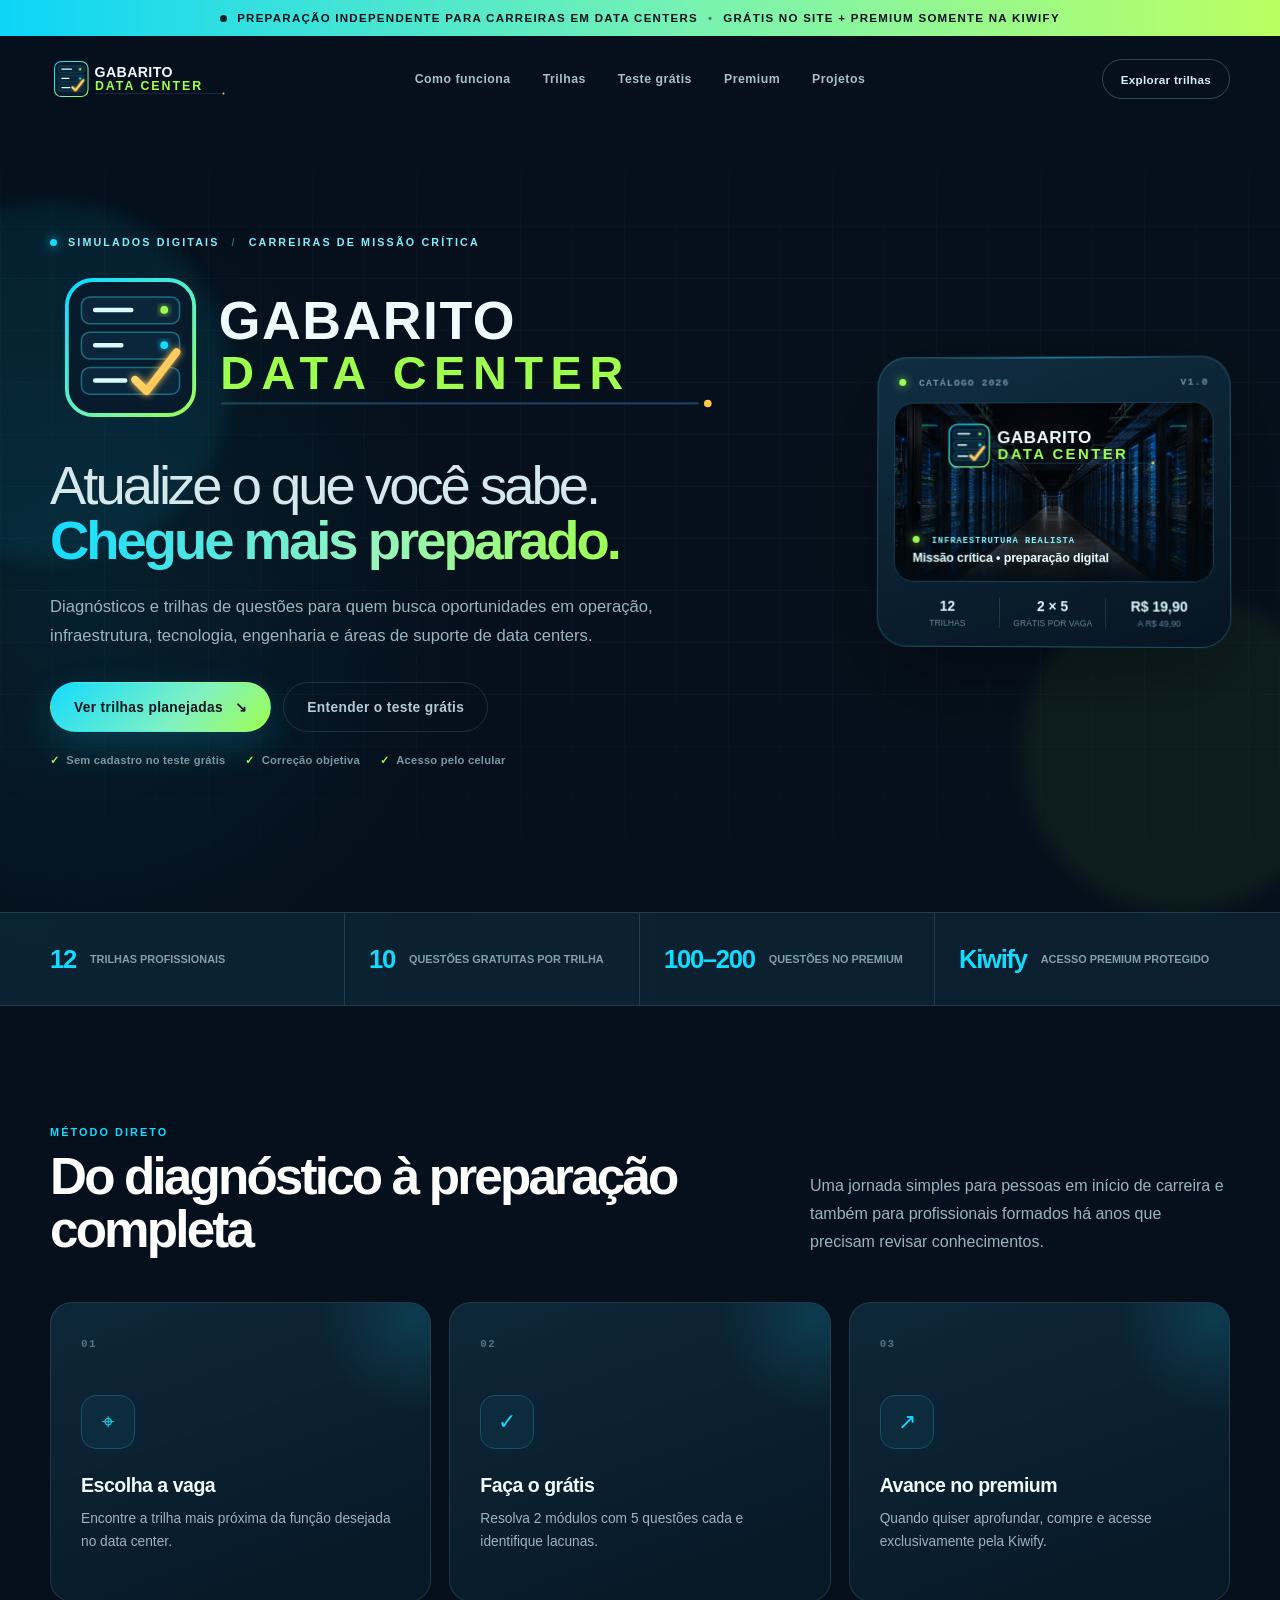
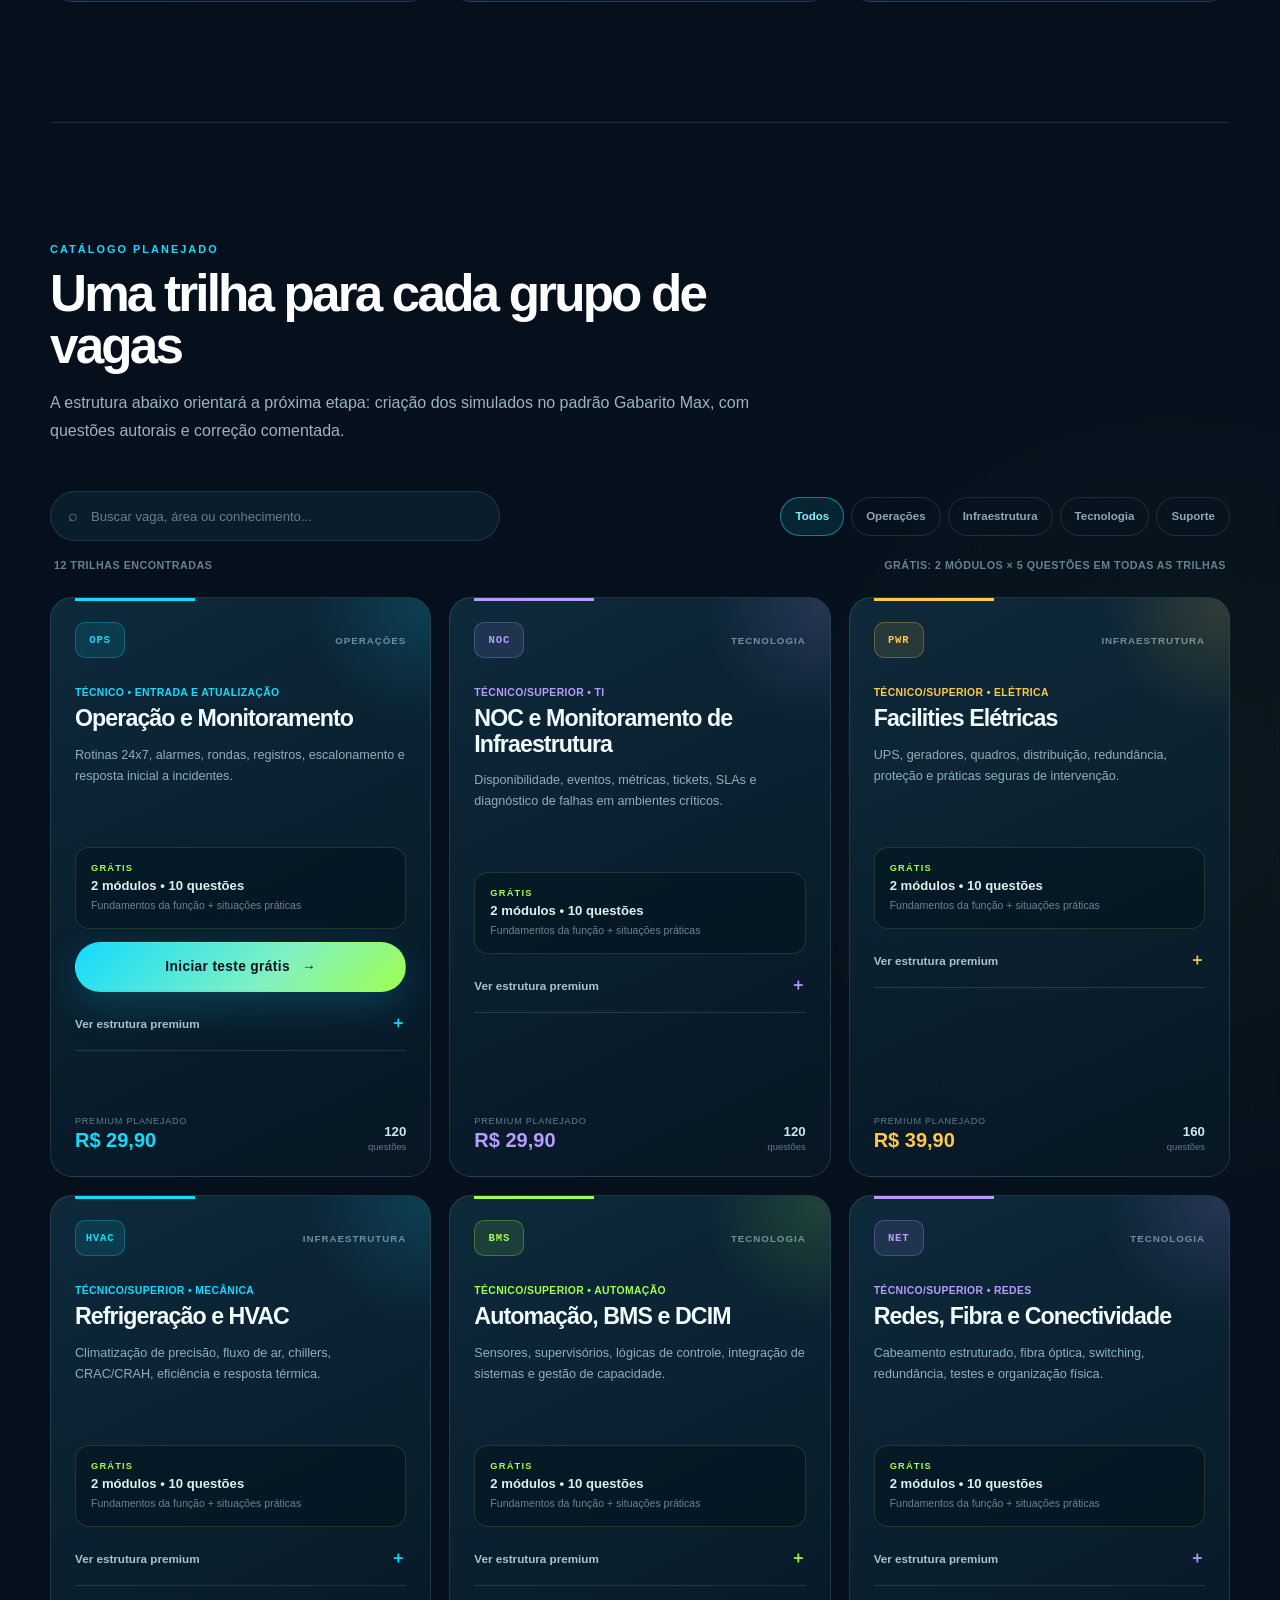
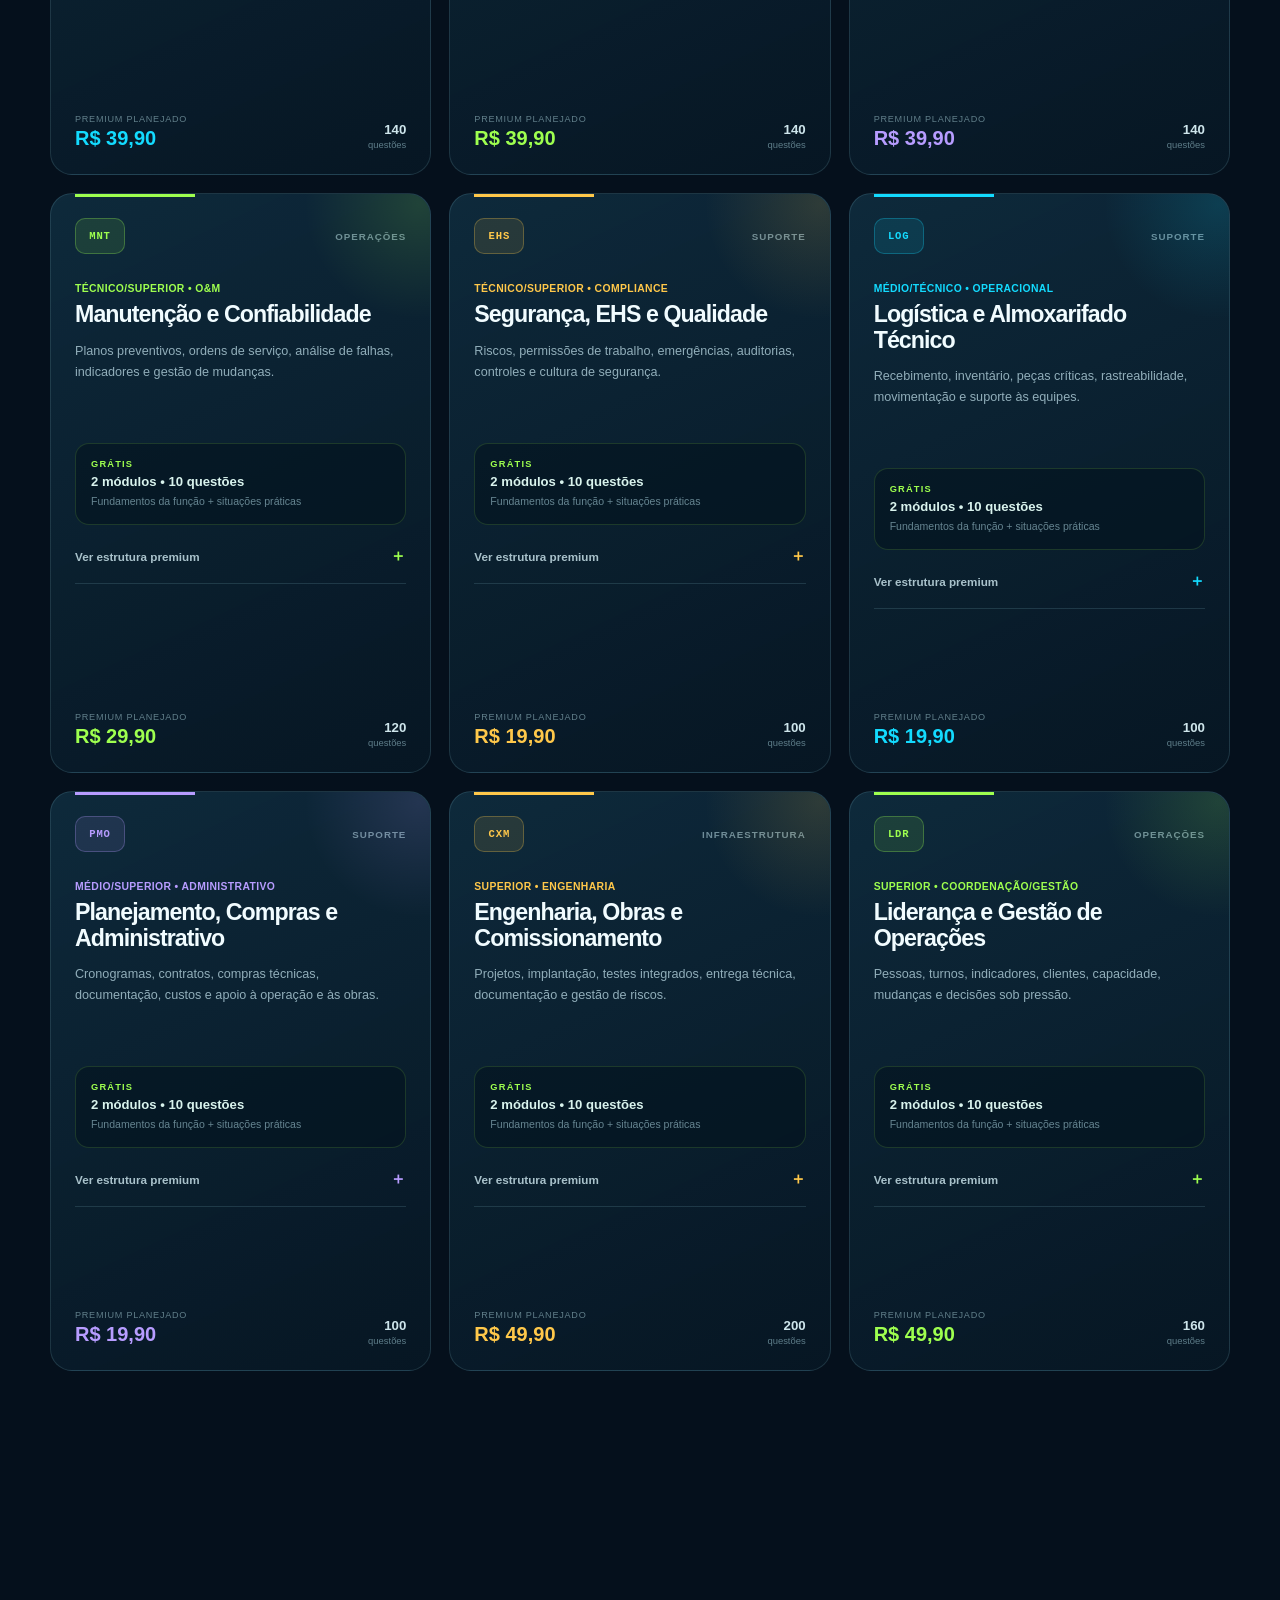
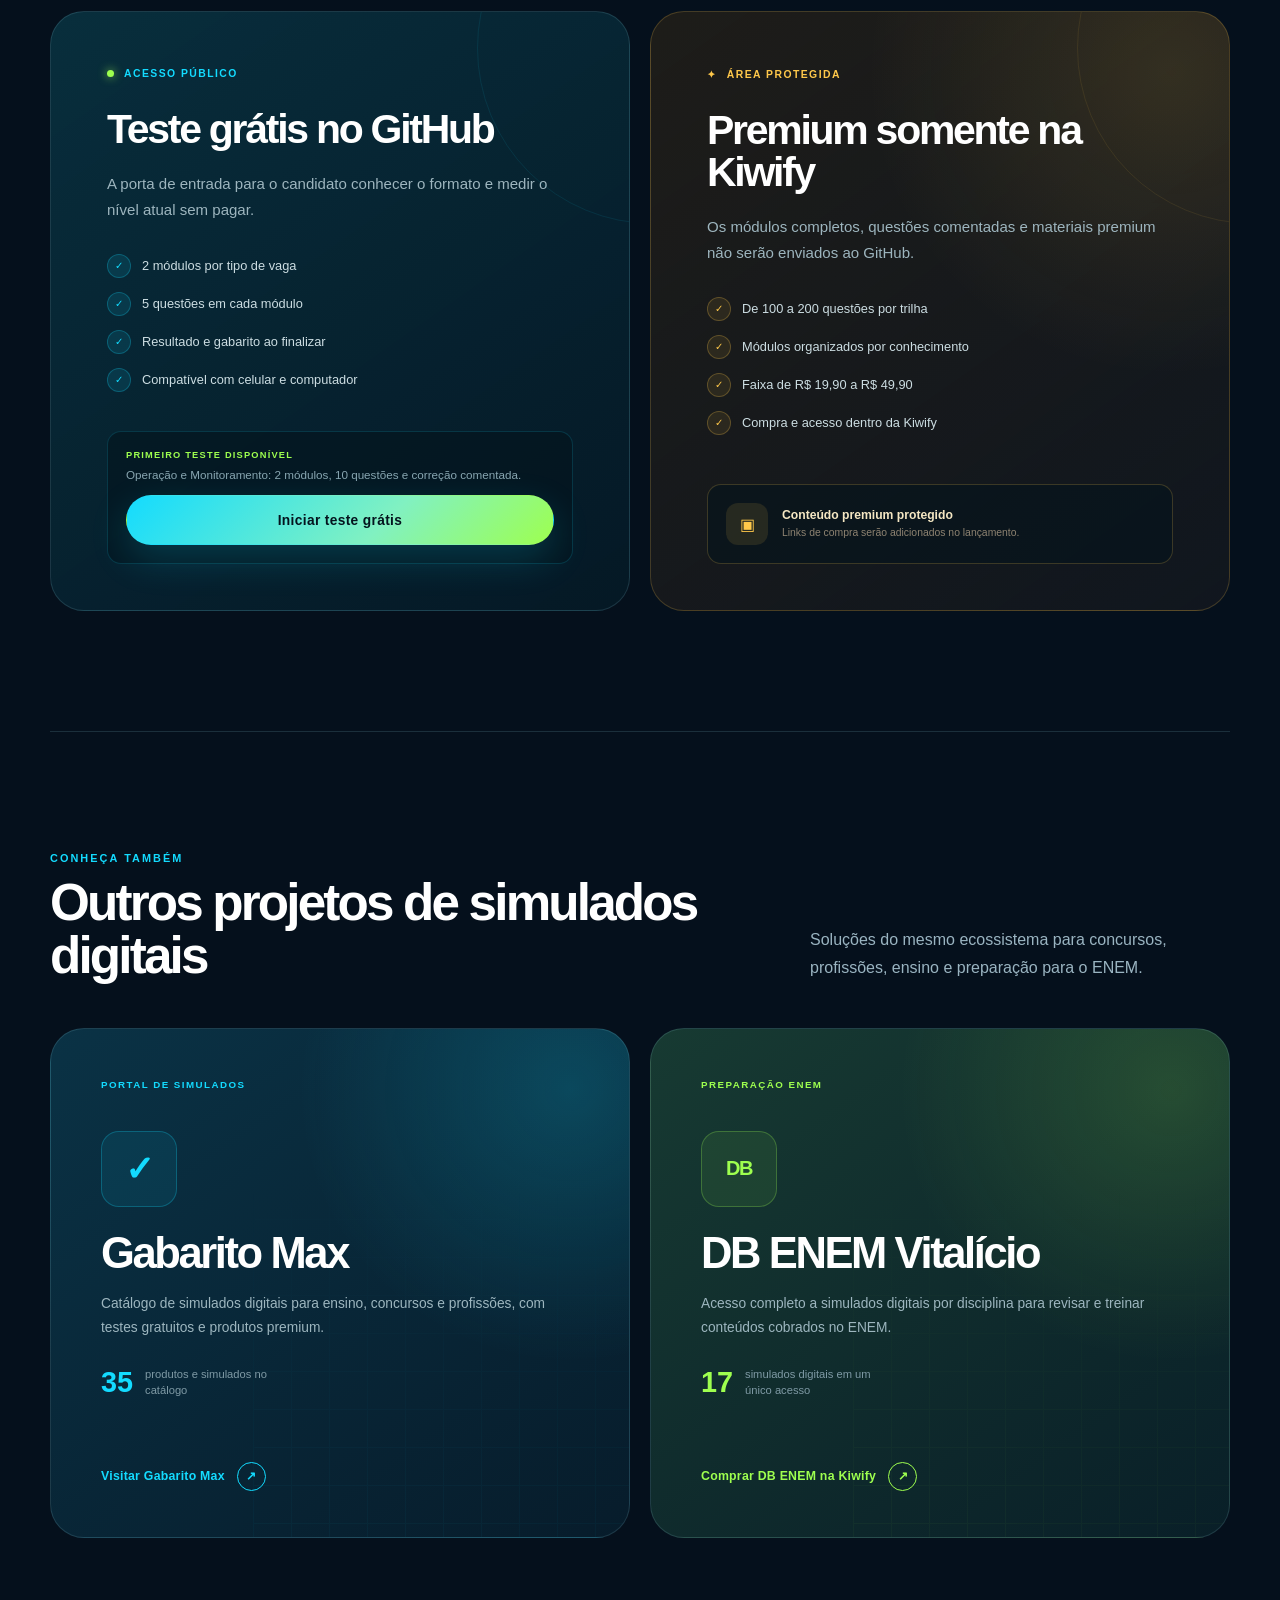
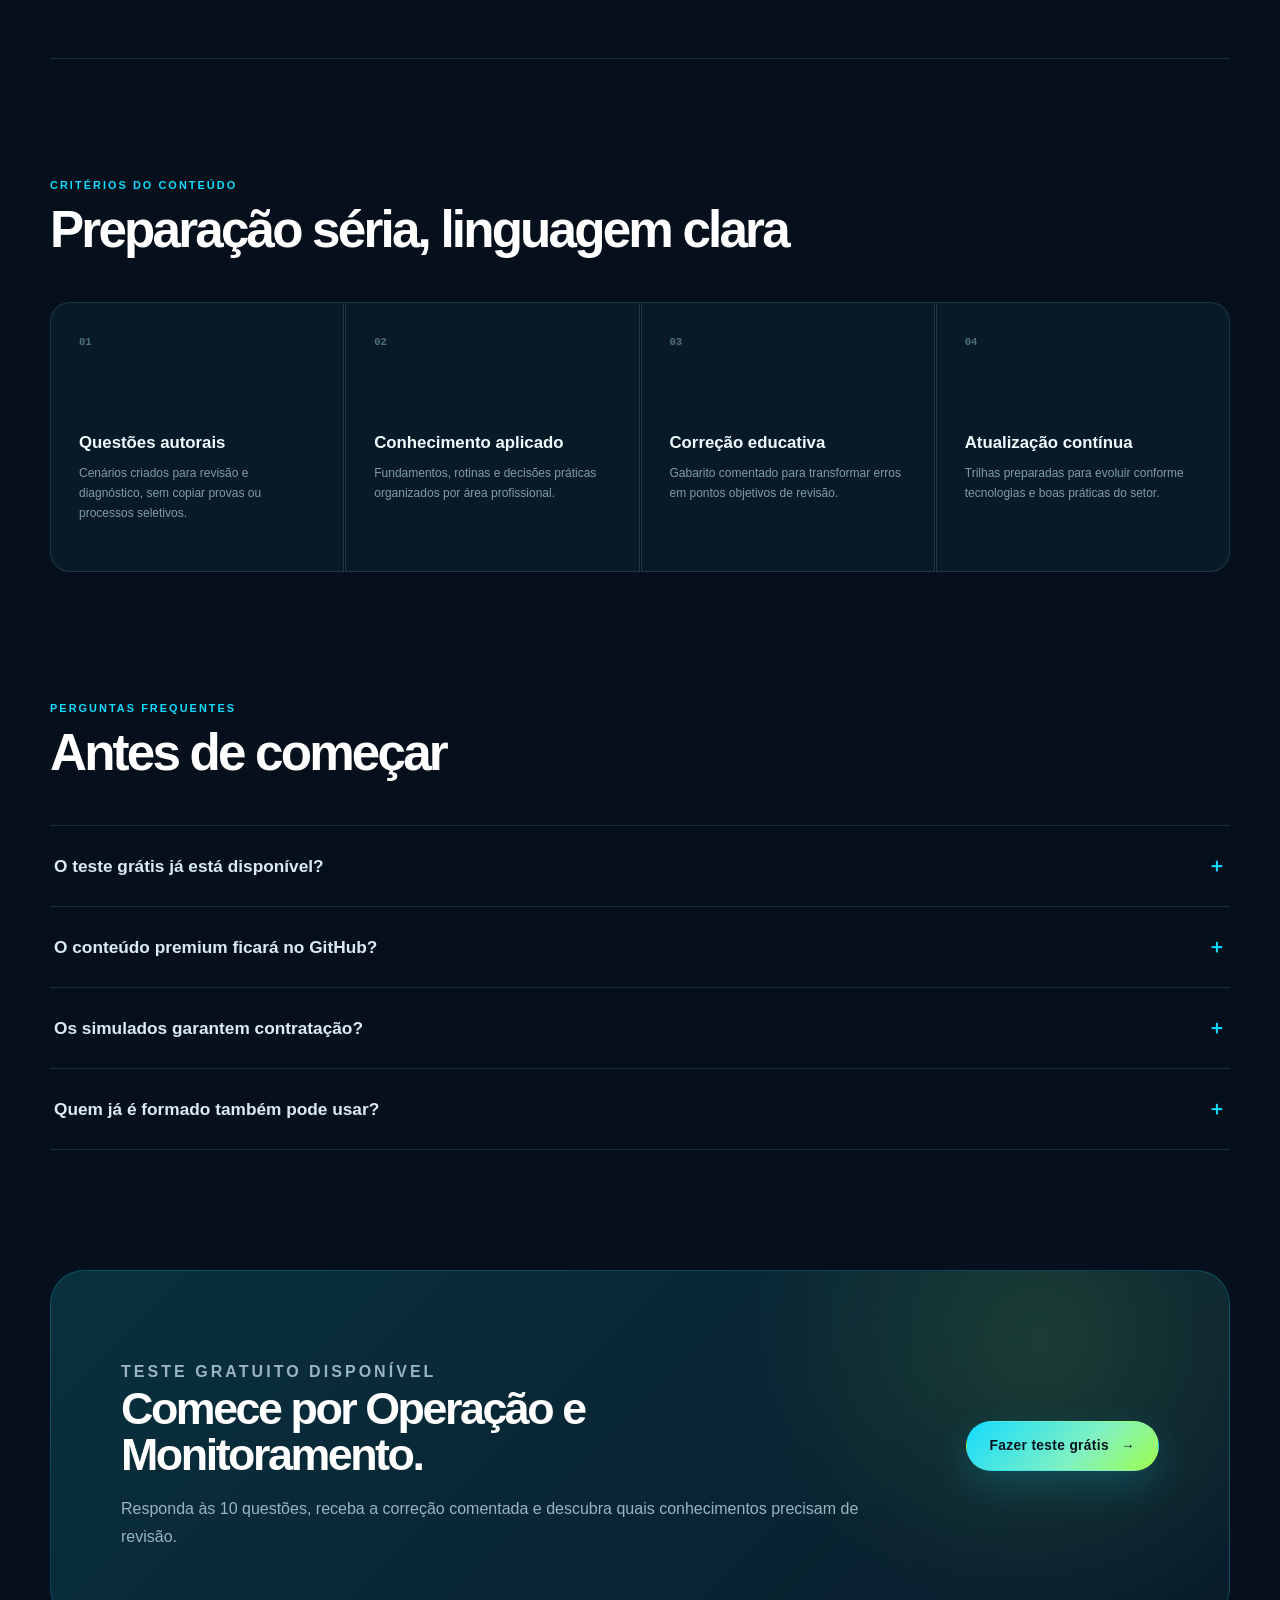
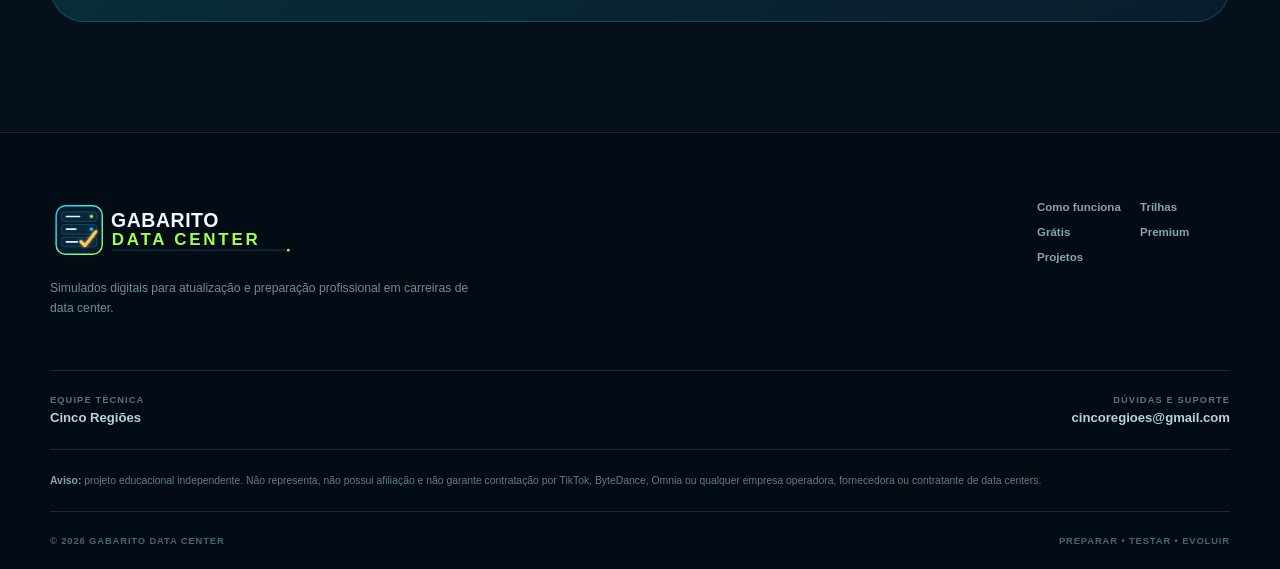
==== index.html @ a818dfcd "Add files via upload" ====
<!doctype html>
<html lang="pt-BR">
  <head>
    <meta charset="utf-8" />
    <meta name="viewport" content="width=device-width, initial-scale=1" />
    <meta name="theme-color" content="#05101c" />
    <meta
      name="description"
      content="Simulados digitais gratuitos e premium para preparação e atualização profissional em carreiras de data center."
    />
    <title>Gabarito Data Center | Simulados para carreiras de data center</title>
    <link rel="icon" href="assets/favicon.svg" type="image/svg+xml" />
    <link rel="stylesheet" href="style.css" />
    <script src="script.js" defer></script>
  </head>
  <body>
    <main>
      <div class="announcement" aria-label="Informação importante">
        <span class="announcement__pulse" aria-hidden="true"></span>
        Preparação independente para carreiras em data centers
        <span class="announcement__dot" aria-hidden="true">•</span>
        grátis no site + premium somente na Kiwify
      </div>

      <header class="site-header">
        <a class="mini-brand" href="#inicio" aria-label="Ir para o início">
          <img class="brand-mark brand-mark--compact" src="assets/gabarito-data-center-logo.svg" alt="Gabarito Data Center" />
        </a>
        <nav class="site-nav" aria-label="Navegação principal">
          <a href="#como-funciona">Como funciona</a>
          <a href="#trilhas">Trilhas</a>
          <a href="#gratis">Teste grátis</a>
          <a href="#premium">Premium</a>
          <a href="#projetos">Projetos</a>
        </nav>
        <a class="button button--small button--outline" href="#trilhas">Explorar trilhas</a>
      </header>

      <section class="hero section-shell" id="inicio">
        <div class="hero-grid" aria-hidden="true"></div>
        <div class="hero-glow hero-glow--one" aria-hidden="true"></div>
        <div class="hero-glow hero-glow--two" aria-hidden="true"></div>

        <div class="hero__content">
          <p class="eyebrow">
            <span>Simulados digitais</span>
            <span>Carreiras de missão crítica</span>
          </p>
          <h1 class="hero__brand">
            <span class="sr-only">Gabarito Data Center</span>
            <img class="brand-mark" src="assets/gabarito-data-center-logo.svg" alt="Gabarito Data Center" />
          </h1>
          <p class="hero__headline">
            Atualize o que você sabe.<br />
            <strong>Chegue mais preparado.</strong>
          </p>
          <p class="hero__copy">
            Diagnósticos e trilhas de questões para quem busca oportunidades em operação,
            infraestrutura, tecnologia, engenharia e áreas de suporte de data centers.
          </p>
          <div class="hero__actions">
            <a class="button button--primary" href="#trilhas">Ver trilhas planejadas <span aria-hidden="true">↘</span></a>
            <a class="button button--ghost" href="#gratis">Entender o teste grátis</a>
          </div>
          <p class="hero__note">
            <span aria-hidden="true">✓</span> Sem cadastro no teste grátis
            <span aria-hidden="true">✓</span> Correção objetiva
            <span aria-hidden="true">✓</span> Acesso pelo celular
          </p>
        </div>

        <div class="hero__console" aria-label="Resumo do produto">
          <div class="console__topline">
            <span><i class="status-dot"></i> CATÁLOGO 2026</span>
            <span>V1.0</span>
          </div>
          <figure class="datacenter-visual">
            <img src="assets/datacenter-ultrarealista.webp" alt="Corredor central de um data center moderno com fileiras de servidores iluminados em azul" width="1672" height="941" fetchpriority="high" />
            <div class="datacenter-visual__logo" aria-hidden="true"><img class="brand-mark brand-mark--compact" src="assets/gabarito-data-center-logo.svg" alt="" /></div>
            <figcaption><span><i class="status-dot"></i> INFRAESTRUTURA REALISTA</span><strong>Missão crítica • preparação digital</strong></figcaption>
          </figure>
          <div class="console__stats">
            <div><strong>12</strong><span>trilhas</span></div>
            <div><strong>2 × 5</strong><span>grátis por vaga</span></div>
            <div><strong>R$ 19,90</strong><span>a R$ 49,90</span></div>
          </div>
        </div>
      </section>

      <section class="signal-strip" aria-label="Destaques">
        <div><strong>12</strong><span>trilhas profissionais</span></div>
        <div><strong>10</strong><span>questões gratuitas por trilha</span></div>
        <div><strong>100–200</strong><span>questões no premium</span></div>
        <div><strong>Kiwify</strong><span>acesso premium protegido</span></div>
      </section>

      <section class="section section-shell" id="como-funciona">
        <div class="section-heading section-heading--split">
          <div>
            <p class="kicker">Método direto</p>
            <h2>Do diagnóstico à preparação completa</h2>
          </div>
          <p>Uma jornada simples para pessoas em início de carreira e também para profissionais formados há anos que precisam revisar conhecimentos.</p>
        </div>
        <div class="steps-grid">
          <article class="step-card"><span class="step-card__number">01</span><div class="step-card__icon" aria-hidden="true">⌖</div><h3>Escolha a vaga</h3><p>Encontre a trilha mais próxima da função desejada no data center.</p></article>
          <article class="step-card"><span class="step-card__number">02</span><div class="step-card__icon" aria-hidden="true">✓</div><h3>Faça o grátis</h3><p>Resolva 2 módulos com 5 questões cada e identifique lacunas.</p></article>
          <article class="step-card"><span class="step-card__number">03</span><div class="step-card__icon" aria-hidden="true">↗</div><h3>Avance no premium</h3><p>Quando quiser aprofundar, compre e acesse exclusivamente pela Kiwify.</p></article>
        </div>
      </section>

      <section class="section section-shell catalog-section" id="trilhas">
        <div class="section-heading">
          <p class="kicker">Catálogo planejado</p>
          <h2>Uma trilha para cada grupo de vagas</h2>
          <p>A estrutura abaixo orientará a próxima etapa: criação dos simulados no padrão Gabarito Max, com questões autorais e correção comentada.</p>
        </div>

        <div class="catalog-toolbar">
          <label class="search-box">
            <span aria-hidden="true">⌕</span>
            <span class="sr-only">Buscar uma trilha</span>
            <input id="track-search" type="search" placeholder="Buscar vaga, área ou conhecimento..." autocomplete="off" />
          </label>
          <div class="filter-list" role="group" aria-label="Filtrar por área" id="track-filters"></div>
        </div>
        <div class="catalog-meta" aria-live="polite">
          <span id="track-count">12 trilhas encontradas</span>
          <span>Grátis: 2 módulos × 5 questões em todas as trilhas</span>
        </div>
        <div class="track-grid" id="track-grid"></div>
        <div class="empty-state" id="empty-state" hidden>
          <strong>Nenhuma trilha encontrada.</strong>
          <p>Tente outro termo ou volte para a visualização completa.</p>
          <button type="button" class="button button--outline" id="clear-filters">Limpar filtros</button>
        </div>
      </section>

      <section class="section section-shell" id="gratis">
        <div class="access-grid">
          <article class="access-card access-card--free">
            <div class="access-card__eyebrow"><span class="status-dot"></span> ACESSO PÚBLICO</div>
            <h2>Teste grátis no GitHub</h2>
            <p class="access-card__lead">A porta de entrada para o candidato conhecer o formato e medir o nível atual sem pagar.</p>
            <ul class="check-list">
              <li><span>✓</span> 2 módulos por tipo de vaga</li>
              <li><span>✓</span> 5 questões em cada módulo</li>
              <li><span>✓</span> Resultado e gabarito ao finalizar</li>
              <li><span>✓</span> Compatível com celular e computador</li>
            </ul>
            <div class="release-note"><span>PRIMEIRO TESTE DISPONÍVEL</span><p>Operação e Monitoramento: 2 módulos, 10 questões e correção comentada.</p><a class="button button--primary" href="simulados/operacao-monitoramento/">Iniciar teste grátis</a></div>
          </article>

          <article class="access-card access-card--premium" id="premium">
            <div class="access-card__eyebrow"><span class="premium-spark" aria-hidden="true">✦</span> ÁREA PROTEGIDA</div>
            <h2>Premium somente na Kiwify</h2>
            <p class="access-card__lead">Os módulos completos, questões comentadas e materiais premium não serão enviados ao GitHub.</p>
            <ul class="check-list check-list--gold">
              <li><span>✓</span> De 100 a 200 questões por trilha</li>
              <li><span>✓</span> Módulos organizados por conhecimento</li>
              <li><span>✓</span> Faixa de R$ 19,90 a R$ 49,90</li>
              <li><span>✓</span> Compra e acesso dentro da Kiwify</li>
            </ul>
            <div class="kiwify-lock"><span class="lock-icon" aria-hidden="true">▣</span><div><strong>Conteúdo premium protegido</strong><small>Links de compra serão adicionados no lançamento.</small></div></div>
          </article>
        </div>
      </section>

      <section class="section section-shell projects-section" id="projetos">
        <div class="section-heading section-heading--split">
          <div><p class="kicker">Conheça também</p><h2>Outros projetos de simulados digitais</h2></div>
          <p>Soluções do mesmo ecossistema para concursos, profissões, ensino e preparação para o ENEM.</p>
        </div>
        <div class="project-grid">
          <article class="project-card project-card--max">
            <div class="project-card__tag">PORTAL DE SIMULADOS</div>
            <div class="project-card__symbol" aria-hidden="true">✓</div>
            <h3>Gabarito Max</h3>
            <p>Catálogo de simulados digitais para ensino, concursos e profissões, com testes gratuitos e produtos premium.</p>
            <div class="project-card__stat"><strong>35</strong><span>produtos e simulados no catálogo</span></div>
            <a class="project-link" href="https://cincoregioes-star.github.io/oficial-portal-gabaritomax/" target="_blank" rel="noreferrer">Visitar Gabarito Max <span aria-hidden="true">↗</span></a>
          </article>
          <article class="project-card project-card--enem">
            <div class="project-card__tag">PREPARAÇÃO ENEM</div>
            <div class="project-card__symbol project-card__symbol--db" aria-hidden="true">DB</div>
            <h3>DB ENEM Vitalício</h3>
            <p>Acesso completo a simulados digitais por disciplina para revisar e treinar conteúdos cobrados no ENEM.</p>
            <div class="project-card__stat"><strong>17</strong><span>simulados digitais em um único acesso</span></div>
            <a class="project-link" href="https://pay.kiwify.com.br/ai09spZ" target="_blank" rel="noreferrer" aria-label="Comprar DB ENEM Vitalício na Kiwify">Comprar DB ENEM na Kiwify <span aria-hidden="true">↗</span></a>
          </article>
        </div>
      </section>

      <section class="section section-shell principles-section">
        <div class="section-heading"><p class="kicker">Critérios do conteúdo</p><h2>Preparação séria, linguagem clara</h2></div>
        <div class="principles-grid">
          <article><span>01</span><h3>Questões autorais</h3><p>Cenários criados para revisão e diagnóstico, sem copiar provas ou processos seletivos.</p></article>
          <article><span>02</span><h3>Conhecimento aplicado</h3><p>Fundamentos, rotinas e decisões práticas organizados por área profissional.</p></article>
          <article><span>03</span><h3>Correção educativa</h3><p>Gabarito comentado para transformar erros em pontos objetivos de revisão.</p></article>
          <article><span>04</span><h3>Atualização contínua</h3><p>Trilhas preparadas para evoluir conforme tecnologias e boas práticas do setor.</p></article>
        </div>
      </section>

      <section class="section section-shell faq-section">
        <div class="section-heading"><p class="kicker">Perguntas frequentes</p><h2>Antes de começar</h2></div>
        <div class="faq-list">
          <details><summary>O teste grátis já está disponível?<span>＋</span></summary><p>Sim. O primeiro teste gratuito é o de Operação e Monitoramento, com 2 módulos e 10 questões comentadas. As demais trilhas serão liberadas progressivamente.</p></details>
          <details><summary>O conteúdo premium ficará no GitHub?<span>＋</span></summary><p>Não. No GitHub ficarão somente o portal público e os testes gratuitos. O premium será vendido e acessado exclusivamente pela Kiwify.</p></details>
          <details><summary>Os simulados garantem contratação?<span>＋</span></summary><p>Não. Eles ajudam a revisar conhecimentos e identificar pontos de estudo, mas não substituem formação, certificações, experiência ou etapas oficiais de seleção.</p></details>
          <details><summary>Quem já é formado também pode usar?<span>＋</span></summary><p>Sim. O projeto foi pensado tanto para iniciantes quanto para profissionais que concluíram a formação há mais tempo e desejam atualizar conhecimentos.</p></details>
        </div>
      </section>

      <section class="final-cta section-shell">
        <div><p class="kicker">Teste gratuito disponível</p><h2>Comece por Operação e Monitoramento.</h2><p>Responda às 10 questões, receba a correção comentada e descubra quais conhecimentos precisam de revisão.</p></div>
        <a class="button button--primary" href="simulados/operacao-monitoramento/">Fazer teste grátis <span aria-hidden="true">→</span></a>
      </section>

      <footer class="site-footer">
        <div class="site-footer__main section-shell">
          <div><img class="brand-mark brand-mark--compact" src="assets/gabarito-data-center-logo.svg" alt="Gabarito Data Center" /><p>Simulados digitais para atualização e preparação profissional em carreiras de data center.</p></div>
          <nav aria-label="Links do rodapé"><a href="#como-funciona">Como funciona</a><a href="#trilhas">Trilhas</a><a href="#gratis">Grátis</a><a href="#premium">Premium</a><a href="#projetos">Projetos</a></nav>
        </div>
        <div class="footer-contact section-shell"><div><span>Equipe técnica</span><strong>Cinco Regiões</strong></div><a href="mailto:cincoregioes@gmail.com"><span>Dúvidas e suporte</span><strong>cincoregioes@gmail.com</strong></a></div>
        <div class="disclaimer section-shell"><p><strong>Aviso:</strong> projeto educacional independente. Não representa, não possui afiliação e não garante contratação por TikTok, ByteDance, Omnia ou qualquer empresa operadora, fornecedora ou contratante de data centers.</p></div>
        <div class="site-footer__bottom section-shell"><span>© 2026 Gabarito Data Center</span><span>Preparar • testar • evoluir</span></div>
      </footer>
    </main>
  </body>
</html>
---- style.css ----
:root {
  --ink: #05101c;
  --ink-soft: #081827;
  --panel: #0b2031;
  --panel-light: #102a3e;
  --line: rgba(153, 221, 234, 0.15);
  --text: #f1fcff;
  --muted: #9ab4c1;
  --cyan: #13dbff;
  --cyan-soft: #82efff;
  --lime: #9eff4f;
  --amber: #ffc84a;
  --violet: #b79cff;
  --white: #ffffff;
  --radius-sm: 14px;
  --radius-md: 22px;
  --radius-lg: 34px;
  --shadow: 0 28px 90px rgba(0, 0, 0, 0.34);
}

* {
  box-sizing: border-box;
}

html {
  scroll-behavior: smooth;
  background: var(--ink);
}

body {
  margin: 0;
  background:
    radial-gradient(circle at 6% 7%, rgba(19, 219, 255, 0.08), transparent 24rem),
    radial-gradient(circle at 92% 28%, rgba(158, 255, 79, 0.04), transparent 28rem),
    var(--ink);
  color: var(--text);
  font-family: Inter, Manrope, "Segoe UI", Arial, sans-serif;
  min-width: 320px;
  overflow-x: hidden;
}

body::selection {
  background: var(--cyan);
  color: var(--ink);
}

a {
  color: inherit;
  text-decoration: none;
}

button,
input {
  font: inherit;
}

button,
a {
  -webkit-tap-highlight-color: transparent;
}

main {
  overflow: hidden;
}

.sr-only {
  border: 0;
  clip: rect(0, 0, 0, 0);
  height: 1px;
  margin: -1px;
  overflow: hidden;
  padding: 0;
  position: absolute;
  white-space: nowrap;
  width: 1px;
}

.section-shell {
  width: min(1180px, calc(100% - 40px));
  margin-inline: auto;
}

.announcement {
  align-items: center;
  background: linear-gradient(90deg, #0dd5f8, #79f3b0 55%, #bbff62);
  color: #03121e;
  display: flex;
  font-size: 0.72rem;
  font-weight: 850;
  gap: 10px;
  justify-content: center;
  letter-spacing: 0.11em;
  min-height: 36px;
  padding: 8px 20px;
  text-align: center;
  text-transform: uppercase;
}

.announcement__pulse {
  animation: pulse 1.8s infinite;
  background: #062130;
  border-radius: 50%;
  height: 7px;
  width: 7px;
}

.announcement__dot {
  opacity: 0.5;
}

.site-header {
  align-items: center;
  display: grid;
  gap: 24px;
  grid-template-columns: 190px 1fr 190px;
  margin: 0 auto;
  max-width: 1240px;
  padding: 22px 30px;
  position: relative;
  z-index: 10;
}

.mini-brand {
  display: inline-flex;
  justify-self: start;
}

.brand-mark {
  display: block;
  height: auto;
  max-width: 100%;
  width: 690px;
}

.brand-mark--compact {
  width: 182px;
}

.site-nav {
  align-items: center;
  display: flex;
  gap: clamp(16px, 2.5vw, 32px);
  justify-content: center;
}

.site-nav a {
  color: #a9c0ca;
  font-size: 0.77rem;
  font-weight: 750;
  letter-spacing: 0.04em;
  position: relative;
}

.site-nav a::after {
  background: var(--cyan);
  bottom: -8px;
  content: "";
  height: 2px;
  left: 0;
  position: absolute;
  transform: scaleX(0);
  transform-origin: left;
  transition: transform 180ms ease;
  width: 100%;
}

.site-nav a:hover,
.site-nav a:focus-visible {
  color: var(--white);
}

.site-nav a:hover::after,
.site-nav a:focus-visible::after {
  transform: scaleX(1);
}

.button {
  align-items: center;
  border: 1px solid transparent;
  border-radius: 999px;
  cursor: pointer;
  display: inline-flex;
  font-size: 0.86rem;
  font-weight: 850;
  gap: 12px;
  justify-content: center;
  letter-spacing: 0.025em;
  min-height: 50px;
  padding: 0 23px;
  transition: border-color 180ms ease, box-shadow 180ms ease, color 180ms ease, transform 180ms ease;
}

.button:hover,
.button:focus-visible {
  transform: translateY(-2px);
}

.button:focus-visible,
.filter-button:focus-visible,
.search-box:focus-within,
summary:focus-visible {
  outline: 3px solid rgba(19, 219, 255, 0.35);
  outline-offset: 3px;
}

.button--small {
  font-size: 0.73rem;
  justify-self: end;
  min-height: 40px;
  padding-inline: 18px;
}

.button--primary {
  background: linear-gradient(135deg, var(--cyan), #81f1c1 60%, var(--lime));
  box-shadow: 0 14px 38px rgba(19, 219, 255, 0.18);
  color: #04141e;
}

.button--primary:hover,
.button--primary:focus-visible {
  box-shadow: 0 17px 48px rgba(19, 219, 255, 0.3);
}

.button--outline {
  border-color: rgba(155, 220, 234, 0.27);
  color: #d8eef3;
}

.button--outline:hover,
.button--outline:focus-visible,
.button--ghost:hover,
.button--ghost:focus-visible {
  border-color: rgba(19, 219, 255, 0.65);
  color: var(--white);
}

.button--ghost {
  border-color: var(--line);
  color: #b5cbd4;
}

.hero {
  align-items: center;
  display: grid;
  gap: clamp(52px, 7vw, 92px);
  grid-template-columns: minmax(0, 1.35fr) minmax(320px, 0.65fr);
  min-height: 790px;
  padding-block: 68px 100px;
  position: relative;
}

.hero-grid {
  background-image:
    linear-gradient(rgba(112, 198, 217, 0.055) 1px, transparent 1px),
    linear-gradient(90deg, rgba(112, 198, 217, 0.055) 1px, transparent 1px);
  background-size: 52px 52px;
  height: 100%;
  left: 50%;
  mask-image: linear-gradient(to bottom, transparent, black 16%, black 72%, transparent);
  opacity: 0.6;
  position: absolute;
  top: 0;
  transform: translateX(-50%);
  width: 100vw;
}

.hero-glow {
  border-radius: 50%;
  filter: blur(9px);
  pointer-events: none;
  position: absolute;
}

.hero-glow--one {
  background: rgba(19, 219, 255, 0.08);
  height: 360px;
  left: -180px;
  top: 80px;
  width: 360px;
}

.hero-glow--two {
  background: rgba(158, 255, 79, 0.055);
  bottom: 0;
  height: 320px;
  right: -110px;
  width: 320px;
}

.hero__content,
.hero__console {
  position: relative;
  z-index: 2;
}

.eyebrow {
  align-items: center;
  color: var(--cyan-soft);
  display: flex;
  font-size: 0.67rem;
  font-weight: 850;
  gap: 12px;
  letter-spacing: 0.2em;
  margin: 0 0 19px;
  text-transform: uppercase;
}

.eyebrow span:first-child::before {
  background: var(--cyan);
  border-radius: 50%;
  box-shadow: 0 0 12px var(--cyan);
  content: "";
  display: inline-block;
  height: 7px;
  margin-right: 11px;
  width: 7px;
}

.eyebrow span + span::before {
  color: #376273;
  content: "/";
  margin-right: 12px;
}

.hero__brand {
  margin: 0;
  width: min(100%, 690px);
}

.hero__headline {
  color: #d5e8ed;
  font-size: clamp(2.2rem, 4.25vw, 4.4rem);
  font-weight: 430;
  letter-spacing: -0.055em;
  line-height: 1.02;
  margin: 30px 0 23px;
}

.hero__headline strong {
  background: linear-gradient(90deg, var(--cyan), #94f4c1 55%, var(--lime));
  background-clip: text;
  color: transparent;
  font-weight: 850;
}

.hero__copy {
  color: var(--muted);
  font-size: clamp(1rem, 1.3vw, 1.12rem);
  line-height: 1.75;
  margin: 0;
  max-width: 680px;
}

.hero__actions {
  display: flex;
  flex-wrap: wrap;
  gap: 12px;
  margin-top: 32px;
}

.hero__note {
  color: #7798a5;
  display: flex;
  flex-wrap: wrap;
  font-size: 0.7rem;
  font-weight: 700;
  gap: 9px 20px;
  letter-spacing: 0.02em;
  margin: 22px 0 0;
}

.hero__note span {
  color: var(--lime);
  margin-right: -13px;
}

.hero__console {
  background:
    linear-gradient(160deg, rgba(25, 71, 94, 0.47), rgba(6, 20, 33, 0.88)),
    var(--ink-soft);
  border: 1px solid rgba(75, 208, 231, 0.25);
  border-radius: 30px;
  box-shadow: var(--shadow), inset 0 1px 0 rgba(255, 255, 255, 0.05);
  max-width: 420px;
  padding: 16px;
  transform: perspective(1000px) rotateY(-2deg) rotateX(1deg);
}

.hero__console::before {
  background: linear-gradient(90deg, transparent, rgba(19, 219, 255, 0.6), transparent);
  content: "";
  height: 1px;
  left: 12%;
  position: absolute;
  top: 0;
  width: 76%;
}

.console__topline {
  color: #7298a6;
  display: flex;
  font-family: ui-monospace, SFMono-Regular, Menlo, Monaco, monospace;
  font-size: 0.61rem;
  font-weight: 750;
  justify-content: space-between;
  letter-spacing: 0.12em;
  padding: 4px 5px 14px;
}

.datacenter-visual {
  aspect-ratio: 16 / 9;
  border: 1px solid #164056;
  border-radius: 20px;
  margin: 0;
  overflow: hidden;
  position: relative;
}

.datacenter-visual::after {
  background: linear-gradient(180deg, rgba(2, 10, 17, 0.1) 18%, rgba(2, 10, 17, 0.22) 52%, rgba(2, 10, 17, 0.94) 100%);
  content: "";
  inset: 0;
  pointer-events: none;
  position: absolute;
}

.datacenter-visual > img {
  display: block;
  height: 100%;
  object-fit: cover;
  width: 100%;
}

.datacenter-visual__logo {
  filter: drop-shadow(0 10px 22px rgba(0, 0, 0, 0.75));
  left: 50%;
  position: absolute;
  top: 17px;
  transform: translateX(-50%);
  width: 69%;
  z-index: 2;
}

.datacenter-visual__logo .brand-mark {
  width: 100%;
}

.datacenter-visual figcaption {
  bottom: 16px;
  display: grid;
  gap: 5px;
  left: 18px;
  position: absolute;
  right: 18px;
  z-index: 2;
}

.datacenter-visual figcaption span {
  color: var(--cyan-soft);
  font-family: ui-monospace, SFMono-Regular, Menlo, Monaco, monospace;
  font-size: 0.55rem;
  font-weight: 850;
  letter-spacing: 0.11em;
}

.datacenter-visual figcaption strong {
  color: #eaffff;
  font-size: 0.78rem;
  letter-spacing: -0.01em;
}

.status-dot {
  animation: pulse 2s infinite;
  background: var(--lime);
  border-radius: 50%;
  box-shadow: 0 0 10px rgba(158, 255, 79, 0.8);
  display: inline-block;
  height: 7px;
  margin-right: 6px;
  width: 7px;
}

.rack-display {
  background:
    linear-gradient(rgba(19, 219, 255, 0.035) 1px, transparent 1px),
    #051522;
  background-size: 100% 28px;
  border: 1px solid #164056;
  border-radius: 20px;
  padding: 18px;
}

.rack-display__header {
  align-items: center;
  color: #8dafba;
  display: flex;
  font-size: 0.6rem;
  font-weight: 850;
  justify-content: space-between;
  letter-spacing: 0.14em;
}

.live-badge {
  background: rgba(158, 255, 79, 0.1);
  border: 1px solid rgba(158, 255, 79, 0.3);
  border-radius: 999px;
  color: var(--lime);
  padding: 5px 8px;
}

.score-ring {
  align-items: center;
  background:
    radial-gradient(circle at center, #071b2a 60%, transparent 61%),
    conic-gradient(var(--cyan) 0 76%, rgba(67, 115, 130, 0.18) 76% 100%);
  border-radius: 50%;
  display: flex;
  height: 170px;
  justify-content: center;
  margin: 27px auto 23px;
  position: relative;
  width: 170px;
}

.score-ring::after {
  border: 1px solid rgba(19, 219, 255, 0.13);
  border-radius: 50%;
  content: "";
  inset: 13px;
  position: absolute;
}

.score-ring div {
  text-align: center;
  z-index: 1;
}

.score-ring strong {
  color: var(--white);
  display: block;
  font-size: 3.5rem;
  letter-spacing: -0.07em;
  line-height: 1;
}

.score-ring span {
  color: #789aa8;
  display: block;
  font-size: 0.62rem;
  font-weight: 800;
  letter-spacing: 0.08em;
  margin-top: 7px;
  text-transform: uppercase;
}

.rack-lines {
  display: grid;
  gap: 8px;
}

.rack-lines > span {
  background: rgba(99, 146, 159, 0.16);
  border-radius: 999px;
  height: 5px;
  overflow: hidden;
  position: relative;
}

.rack-lines > span::after {
  background: linear-gradient(90deg, var(--cyan), var(--lime));
  border-radius: inherit;
  content: "";
  height: 100%;
  left: 0;
  position: absolute;
  top: 0;
  width: var(--fill);
}

.console__stats {
  display: grid;
  grid-template-columns: repeat(3, 1fr);
  padding: 16px 2px 2px;
}

.console__stats > div {
  border-right: 1px solid var(--line);
  padding: 0 12px;
  text-align: center;
}

.console__stats > div:last-child {
  border: 0;
}

.console__stats strong,
.console__stats span {
  display: block;
}

.console__stats strong {
  color: #dffaff;
  font-size: 0.87rem;
}

.console__stats span {
  color: #668796;
  font-size: 0.54rem;
  margin-top: 4px;
  text-transform: uppercase;
}

.signal-strip {
  background: linear-gradient(90deg, rgba(12, 39, 55, 0.8), rgba(12, 32, 48, 0.95));
  border-block: 1px solid var(--line);
  display: grid;
  grid-template-columns: repeat(4, 1fr);
  margin: 0 auto;
  max-width: 1500px;
  padding-inline: max(20px, calc((100% - 1180px) / 2));
}

.signal-strip > div {
  align-items: center;
  border-right: 1px solid var(--line);
  display: flex;
  gap: 14px;
  min-height: 92px;
  padding: 18px 24px;
}

.signal-strip > div:first-child {
  padding-left: 0;
}

.signal-strip > div:last-child {
  border: 0;
  padding-right: 0;
}

.signal-strip strong {
  color: var(--cyan);
  font-size: clamp(1.2rem, 2vw, 1.7rem);
  letter-spacing: -0.05em;
}

.signal-strip span {
  color: #829fac;
  font-size: 0.68rem;
  font-weight: 750;
  line-height: 1.35;
  text-transform: uppercase;
}

.section {
  padding-block: 120px;
}

.section-heading {
  margin-bottom: 46px;
  max-width: 760px;
}

.section-heading--split {
  align-items: end;
  display: grid;
  gap: 60px;
  grid-template-columns: minmax(0, 1.25fr) minmax(280px, 0.75fr);
  max-width: none;
}

.kicker {
  color: var(--cyan);
  font-size: 0.68rem;
  font-weight: 900;
  letter-spacing: 0.19em;
  margin: 0 0 13px;
  text-transform: uppercase;
}

.section-heading h2,
.access-card h2,
.final-cta h2 {
  color: var(--white);
  font-size: clamp(2.15rem, 4vw, 4rem);
  font-weight: 780;
  letter-spacing: -0.055em;
  line-height: 1.02;
  margin: 0;
}

.section-heading > p:last-child,
.section-heading--split > p,
.final-cta p {
  color: var(--muted);
  font-size: 1rem;
  line-height: 1.75;
  margin: 17px 0 0;
}

.section-heading--split > p {
  margin: 0;
}

.steps-grid {
  display: grid;
  gap: 18px;
  grid-template-columns: repeat(3, 1fr);
}

.step-card {
  background: linear-gradient(160deg, rgba(18, 48, 67, 0.74), rgba(8, 25, 39, 0.86));
  border: 1px solid var(--line);
  border-radius: var(--radius-md);
  min-height: 300px;
  overflow: hidden;
  padding: 30px;
  position: relative;
}

.step-card::after {
  background: radial-gradient(circle, rgba(19, 219, 255, 0.14), transparent 70%);
  content: "";
  height: 190px;
  position: absolute;
  right: -80px;
  top: -80px;
  width: 190px;
}

.step-card__number {
  color: #527483;
  font-family: ui-monospace, SFMono-Regular, Menlo, monospace;
  font-size: 0.68rem;
  font-weight: 800;
  letter-spacing: 0.13em;
}

.step-card__icon {
  align-items: center;
  background: #0c2c3e;
  border: 1px solid #17516a;
  border-radius: 15px;
  color: var(--cyan);
  display: flex;
  font-size: 1.35rem;
  height: 54px;
  justify-content: center;
  margin: 44px 0 25px;
  width: 54px;
}

.step-card h3 {
  font-size: 1.22rem;
  letter-spacing: -0.025em;
  margin: 0 0 10px;
}

.step-card p {
  color: var(--muted);
  font-size: 0.86rem;
  line-height: 1.7;
  margin: 0;
}

.catalog-section {
  border-top: 1px solid var(--line);
}

.catalog-toolbar {
  align-items: center;
  display: flex;
  gap: 20px;
  justify-content: space-between;
  margin-bottom: 18px;
}

.search-box {
  align-items: center;
  background: rgba(12, 34, 49, 0.78);
  border: 1px solid var(--line);
  border-radius: 999px;
  color: #648997;
  display: flex;
  flex: 1;
  gap: 11px;
  max-width: 450px;
  min-height: 50px;
  padding: 0 17px;
}

.search-box input {
  background: transparent;
  border: 0;
  color: var(--text);
  font-size: 0.82rem;
  outline: 0;
  width: 100%;
}

.search-box input::placeholder {
  color: #64808c;
}

.filter-list {
  display: flex;
  flex-wrap: wrap;
  gap: 7px;
  justify-content: flex-end;
}

.filter-button {
  background: transparent;
  border: 1px solid var(--line);
  border-radius: 999px;
  color: #8ca9b4;
  cursor: pointer;
  font-size: 0.72rem;
  font-weight: 800;
  min-height: 39px;
  padding: 0 14px;
  transition: 160ms ease;
}

.filter-button:hover,
.filter-button.is-active {
  background: rgba(19, 219, 255, 0.1);
  border-color: rgba(19, 219, 255, 0.5);
  color: var(--cyan-soft);
}

.catalog-meta {
  color: #638390;
  display: flex;
  font-size: 0.67rem;
  font-weight: 750;
  justify-content: space-between;
  letter-spacing: 0.045em;
  margin-bottom: 26px;
  padding-inline: 4px;
  text-transform: uppercase;
}

.track-grid {
  display: grid;
  gap: 18px;
  grid-template-columns: repeat(3, minmax(0, 1fr));
}

.track-card {
  --track-accent: var(--cyan);
  background: linear-gradient(155deg, rgba(17, 48, 67, 0.8), rgba(7, 23, 36, 0.92));
  border: 1px solid var(--line);
  border-radius: var(--radius-md);
  display: flex;
  flex-direction: column;
  min-height: 580px;
  overflow: hidden;
  padding: 24px;
  position: relative;
  transition: border-color 180ms ease, transform 180ms ease;
}

.track-card::before {
  background: var(--track-accent);
  content: "";
  height: 3px;
  left: 24px;
  position: absolute;
  right: 62%;
  top: 0;
}

.track-card::after {
  background: radial-gradient(circle, color-mix(in srgb, var(--track-accent) 14%, transparent), transparent 68%);
  content: "";
  height: 240px;
  pointer-events: none;
  position: absolute;
  right: -110px;
  top: -110px;
  width: 240px;
}

.track-card:hover {
  border-color: color-mix(in srgb, var(--track-accent) 46%, transparent);
  transform: translateY(-4px);
}

.track-card--lime { --track-accent: var(--lime); }
.track-card--amber { --track-accent: var(--amber); }
.track-card--violet { --track-accent: var(--violet); }

.track-card__top {
  align-items: center;
  display: flex;
  justify-content: space-between;
}

.track-code {
  align-items: center;
  background: color-mix(in srgb, var(--track-accent) 11%, transparent);
  border: 1px solid color-mix(in srgb, var(--track-accent) 28%, transparent);
  border-radius: 10px;
  color: var(--track-accent);
  display: flex;
  font-family: ui-monospace, SFMono-Regular, Menlo, monospace;
  font-size: 0.66rem;
  font-weight: 900;
  height: 36px;
  justify-content: center;
  letter-spacing: 0.08em;
  width: 50px;
}

.track-category {
  color: #6e8c99;
  font-size: 0.61rem;
  font-weight: 800;
  letter-spacing: 0.1em;
  text-transform: uppercase;
}

.track-level {
  color: var(--track-accent);
  font-size: 0.65rem;
  font-weight: 800;
  letter-spacing: 0.035em;
  margin: 29px 0 8px;
  text-transform: uppercase;
}

.track-card h3 {
  font-size: 1.45rem;
  letter-spacing: -0.04em;
  line-height: 1.1;
  margin: 0 0 13px;
  max-width: 300px;
}

.track-description {
  color: #91aeba;
  font-size: 0.79rem;
  line-height: 1.65;
  margin: 0;
  min-height: 82px;
}

.free-plan {
  background: rgba(4, 20, 31, 0.62);
  border: 1px solid rgba(158, 255, 79, 0.15);
  border-radius: 14px;
  display: grid;
  gap: 5px;
  margin-top: 20px;
  padding: 15px;
}

.free-plan__badge {
  color: var(--lime);
  font-size: 0.58rem;
  font-weight: 900;
  letter-spacing: 0.13em;
}

.free-plan strong {
  color: #d9f3ed;
  font-size: 0.82rem;
}

.free-plan small {
  color: #668591;
  font-size: 0.66rem;
  line-height: 1.4;
}

.track-free-link {
  margin-top: 13px;
  position: relative;
  width: 100%;
  z-index: 1;
}

.module-details {
  border-bottom: 1px solid var(--line);
  margin-top: 18px;
}

.module-details summary {
  align-items: center;
  color: #a9c2cb;
  cursor: pointer;
  display: flex;
  font-size: 0.73rem;
  font-weight: 780;
  justify-content: space-between;
  list-style: none;
  padding: 3px 0 16px;
}

.module-details summary::-webkit-details-marker,
.faq-list summary::-webkit-details-marker {
  display: none;
}

.module-details summary span {
  color: var(--track-accent);
  font-size: 1rem;
  transition: transform 180ms ease;
}

.module-details[open] summary span,
.faq-list details[open] summary span {
  transform: rotate(45deg);
}

.module-details ol {
  display: grid;
  gap: 7px;
  list-style: none;
  margin: 0;
  padding: 0 0 17px;
}

.module-details li {
  color: #7d99a5;
  display: flex;
  font-size: 0.67rem;
  gap: 9px;
  justify-content: space-between;
}

.module-details li strong {
  color: #a9c8d0;
  white-space: nowrap;
}

.track-card__footer {
  align-items: end;
  display: flex;
  gap: 20px;
  justify-content: space-between;
  margin-top: auto;
  padding-top: 22px;
}

.track-card__footer small,
.track-card__footer strong,
.question-count span {
  display: block;
}

.track-card__footer small {
  color: #617f8a;
  font-size: 0.57rem;
  letter-spacing: 0.08em;
  margin-bottom: 3px;
  text-transform: uppercase;
}

.track-card__footer > div:first-child > strong {
  color: var(--track-accent);
  font-size: 1.25rem;
}

.question-count {
  text-align: right;
}

.question-count strong {
  color: #cee5eb;
  font-size: 0.83rem;
}

.question-count span {
  color: #5e7d89;
  font-size: 0.59rem;
  margin-top: 2px;
}

.empty-state {
  background: rgba(12, 34, 49, 0.7);
  border: 1px dashed rgba(154, 217, 230, 0.25);
  border-radius: var(--radius-md);
  padding: 60px 25px;
  text-align: center;
}

.empty-state strong {
  font-size: 1.2rem;
}

.empty-state p {
  color: var(--muted);
  margin-bottom: 24px;
}

.access-grid {
  display: grid;
  gap: 20px;
  grid-template-columns: repeat(2, minmax(0, 1fr));
}

.access-card {
  border: 1px solid var(--line);
  border-radius: var(--radius-lg);
  min-height: 600px;
  overflow: hidden;
  padding: clamp(32px, 5vw, 56px);
  position: relative;
}

.access-card::after {
  border: 1px solid currentColor;
  border-radius: 50%;
  content: "";
  height: 350px;
  opacity: 0.09;
  position: absolute;
  right: -200px;
  top: -140px;
  width: 350px;
}

.access-card--free {
  background: linear-gradient(145deg, rgba(10, 54, 69, 0.8), rgba(5, 25, 38, 0.94));
  color: var(--cyan);
}

.access-card--premium {
  background:
    radial-gradient(circle at 90% 10%, rgba(255, 200, 74, 0.12), transparent 19rem),
    linear-gradient(145deg, rgba(58, 43, 22, 0.47), rgba(17, 23, 31, 0.96));
  border-color: rgba(255, 200, 74, 0.2);
  color: var(--amber);
}

.access-card__eyebrow {
  font-size: 0.65rem;
  font-weight: 900;
  letter-spacing: 0.14em;
  margin-bottom: 30px;
}

.premium-spark {
  margin-right: 6px;
}

.access-card h2 {
  font-size: clamp(2rem, 3.2vw, 3.25rem);
  max-width: 460px;
}

.access-card__lead {
  color: #9db5be;
  font-size: 0.94rem;
  line-height: 1.75;
  margin: 20px 0 30px;
  max-width: 470px;
}

.check-list {
  display: grid;
  gap: 14px;
  list-style: none;
  margin: 0;
  padding: 0;
}

.check-list li {
  align-items: center;
  color: #ccdde2;
  display: flex;
  font-size: 0.8rem;
  gap: 11px;
}

.check-list li span {
  align-items: center;
  background: rgba(19, 219, 255, 0.11);
  border: 1px solid rgba(19, 219, 255, 0.25);
  border-radius: 50%;
  color: var(--cyan);
  display: flex;
  flex: 0 0 auto;
  font-size: 0.63rem;
  height: 24px;
  justify-content: center;
  width: 24px;
}

.check-list--gold li span {
  background: rgba(255, 200, 74, 0.09);
  border-color: rgba(255, 200, 74, 0.25);
  color: var(--amber);
}

.release-note,
.kiwify-lock {
  background: rgba(4, 19, 29, 0.58);
  border: 1px solid rgba(19, 219, 255, 0.16);
  border-radius: var(--radius-sm);
  bottom: 46px;
  left: clamp(32px, 5vw, 56px);
  padding: 18px;
  position: absolute;
  right: clamp(32px, 5vw, 56px);
}

.release-note span {
  color: var(--lime);
  display: block;
  font-size: 0.58rem;
  font-weight: 900;
  letter-spacing: 0.13em;
  margin-bottom: 6px;
}

.release-note p {
  color: #89a6b1;
  font-size: 0.73rem;
  line-height: 1.5;
  margin: 0;
}

.release-note .button {
  margin-top: 12px;
  position: relative;
  width: 100%;
  z-index: 1;
}

.kiwify-lock {
  align-items: center;
  border-color: rgba(255, 200, 74, 0.2);
  display: flex;
  gap: 14px;
}

.lock-icon {
  align-items: center;
  background: rgba(255, 200, 74, 0.11);
  border-radius: 12px;
  color: var(--amber);
  display: flex;
  height: 42px;
  justify-content: center;
  width: 42px;
}

.kiwify-lock strong,
.kiwify-lock small {
  display: block;
}

.kiwify-lock strong {
  color: #f5e7c3;
  font-size: 0.76rem;
}

.kiwify-lock small {
  color: #8e8371;
  font-size: 0.65rem;
  line-height: 1.35;
  margin-top: 4px;
}

.projects-section {
  border-block: 1px solid var(--line);
}

.project-grid {
  display: grid;
  gap: 20px;
  grid-template-columns: repeat(2, 1fr);
}

.project-card {
  border: 1px solid var(--line);
  border-radius: var(--radius-lg);
  min-height: 510px;
  overflow: hidden;
  padding: clamp(32px, 5vw, 50px);
  position: relative;
}

.project-card::before {
  background-image:
    linear-gradient(currentColor 1px, transparent 1px),
    linear-gradient(90deg, currentColor 1px, transparent 1px);
  background-size: 38px 38px;
  bottom: 0;
  content: "";
  mask-image: linear-gradient(to top, black, transparent 75%);
  opacity: 0.035;
  position: absolute;
  right: 0;
  top: 0;
  width: 65%;
}

.project-card--max {
  background:
    radial-gradient(circle at 90% 12%, rgba(19, 219, 255, 0.18), transparent 17rem),
    linear-gradient(145deg, #0a3245, #071c2b);
  color: var(--cyan);
}

.project-card--enem {
  background:
    radial-gradient(circle at 90% 12%, rgba(158, 255, 79, 0.15), transparent 17rem),
    linear-gradient(145deg, #173a32, #091f28);
  color: var(--lime);
}

.project-card__tag {
  font-size: 0.61rem;
  font-weight: 900;
  letter-spacing: 0.15em;
}

.project-card__symbol {
  align-items: center;
  background: rgba(19, 219, 255, 0.08);
  border: 1px solid rgba(19, 219, 255, 0.25);
  border-radius: 18px;
  display: flex;
  font-size: 2.2rem;
  font-weight: 900;
  height: 76px;
  justify-content: center;
  margin: 41px 0 25px;
  width: 76px;
}

.project-card__symbol--db {
  background: rgba(158, 255, 79, 0.08);
  border-color: rgba(158, 255, 79, 0.25);
  font-size: 1.25rem;
  letter-spacing: -0.07em;
}

.project-card h3 {
  color: var(--white);
  font-size: clamp(2rem, 3.4vw, 3.3rem);
  letter-spacing: -0.055em;
  line-height: 1;
  margin: 0 0 17px;
}

.project-card > p {
  color: #9db6bf;
  font-size: 0.86rem;
  line-height: 1.7;
  margin: 0;
  max-width: 460px;
}

.project-card__stat {
  align-items: center;
  display: flex;
  gap: 12px;
  margin-top: 27px;
}

.project-card__stat strong {
  font-size: 1.8rem;
}

.project-card__stat span {
  color: #7f9aa5;
  font-size: 0.7rem;
  line-height: 1.35;
  max-width: 150px;
}

.project-link {
  align-items: center;
  bottom: 46px;
  color: currentColor;
  display: flex;
  font-size: 0.77rem;
  font-weight: 850;
  gap: 12px;
  left: clamp(32px, 5vw, 50px);
  letter-spacing: 0.02em;
  position: absolute;
}

.project-link span {
  align-items: center;
  border: 1px solid currentColor;
  border-radius: 50%;
  display: flex;
  height: 29px;
  justify-content: center;
  transition: transform 180ms ease;
  width: 29px;
}

.project-link:hover span,
.project-link:focus-visible span {
  transform: translate(3px, -3px);
}

.principles-grid {
  display: grid;
  gap: 1px;
  grid-template-columns: repeat(4, 1fr);
}

.principles-grid article {
  background: rgba(11, 31, 46, 0.7);
  border: 1px solid var(--line);
  min-height: 270px;
  padding: 28px;
}

.principles-grid article:first-child { border-radius: 20px 0 0 20px; }
.principles-grid article:last-child { border-radius: 0 20px 20px 0; }

.principles-grid article > span {
  color: #4e727f;
  font-family: ui-monospace, SFMono-Regular, Menlo, monospace;
  font-size: 0.66rem;
  font-weight: 800;
}

.principles-grid h3 {
  font-size: 1.05rem;
  margin: 84px 0 11px;
}

.principles-grid p {
  color: #7f9da8;
  font-size: 0.75rem;
  line-height: 1.65;
  margin: 0;
}

.faq-section {
  padding-top: 10px;
}

.faq-list {
  border-top: 1px solid var(--line);
}

.faq-list details {
  border-bottom: 1px solid var(--line);
}

.faq-list summary {
  align-items: center;
  color: #d9ecf1;
  cursor: pointer;
  display: flex;
  font-size: clamp(0.92rem, 1.4vw, 1.08rem);
  font-weight: 700;
  justify-content: space-between;
  list-style: none;
  padding: 27px 4px;
}

.faq-list summary span {
  color: var(--cyan);
  font-size: 1.2rem;
  transition: transform 180ms ease;
}

.faq-list details p {
  color: var(--muted);
  font-size: 0.84rem;
  line-height: 1.75;
  margin: -7px 0 27px;
  max-width: 850px;
  padding-inline: 4px;
}

.final-cta {
  align-items: center;
  background:
    radial-gradient(circle at 84% 20%, rgba(158, 255, 79, 0.12), transparent 18rem),
    linear-gradient(135deg, rgba(10, 54, 68, 0.86), rgba(9, 29, 44, 0.98));
  border: 1px solid rgba(19, 219, 255, 0.2);
  border-radius: var(--radius-lg);
  display: flex;
  gap: 60px;
  justify-content: space-between;
  margin-bottom: 110px;
  min-height: 300px;
  padding: clamp(35px, 6vw, 70px);
}

.final-cta > div {
  max-width: 750px;
}

.final-cta h2 {
  font-size: clamp(2rem, 3.5vw, 3.5rem);
}

.final-cta .button {
  flex: 0 0 auto;
}

.site-footer {
  background: #030c14;
  border-top: 1px solid var(--line);
  padding-top: 68px;
}

.site-footer__main {
  align-items: start;
  display: grid;
  gap: 50px;
  grid-template-columns: 1fr auto;
  padding-bottom: 52px;
}

.site-footer__main .brand-mark--compact {
  width: 250px;
}

.site-footer__main p {
  color: #6e8d99;
  font-size: 0.76rem;
  line-height: 1.65;
  margin: 19px 0 0;
  max-width: 430px;
}

.site-footer__main nav {
  display: grid;
  gap: 13px;
  grid-template-columns: repeat(2, minmax(90px, 1fr));
}

.site-footer__main nav a {
  color: #88a3ae;
  font-size: 0.72rem;
  font-weight: 750;
}

.site-footer__main nav a:hover {
  color: var(--cyan);
}

.footer-contact {
  align-items: center;
  border-top: 1px solid var(--line);
  display: flex;
  gap: 40px;
  justify-content: space-between;
  padding-block: 24px;
}

.footer-contact > div,
.footer-contact > a {
  display: grid;
  gap: 5px;
}

.footer-contact > a {
  text-align: right;
}

.footer-contact span {
  color: #577581;
  font-size: 0.58rem;
  font-weight: 800;
  letter-spacing: 0.12em;
  text-transform: uppercase;
}

.footer-contact strong {
  color: #b8d2da;
  font-size: 0.82rem;
}

.footer-contact > a:hover strong,
.footer-contact > a:focus-visible strong {
  color: var(--cyan);
}

.disclaimer {
  border-block: 1px solid var(--line);
  padding-block: 22px;
}

.disclaimer p {
  color: #607d88;
  font-size: 0.65rem;
  line-height: 1.65;
  margin: 0;
}

.disclaimer strong {
  color: #8aa5af;
}

.site-footer__bottom {
  color: #476570;
  display: flex;
  font-size: 0.59rem;
  font-weight: 750;
  justify-content: space-between;
  letter-spacing: 0.09em;
  padding-block: 23px;
  text-transform: uppercase;
}

@keyframes pulse {
  0%, 100% { opacity: 0.45; transform: scale(0.9); }
  50% { opacity: 1; transform: scale(1.15); }
}

@media (max-width: 1080px) {
  .site-header {
    grid-template-columns: 170px 1fr;
  }

  .site-header > .button {
    display: none;
  }

  .site-nav {
    justify-content: flex-end;
  }

  .hero {
    gap: 45px;
    grid-template-columns: minmax(0, 1.2fr) minmax(300px, 0.8fr);
  }

  .track-grid {
    grid-template-columns: repeat(2, minmax(0, 1fr));
  }

  .principles-grid {
    grid-template-columns: repeat(2, 1fr);
  }

  .principles-grid article:first-child { border-radius: 20px 0 0 0; }
  .principles-grid article:nth-child(2) { border-radius: 0 20px 0 0; }
  .principles-grid article:nth-child(3) { border-radius: 0 0 0 20px; }
  .principles-grid article:last-child { border-radius: 0 0 20px 0; }
}

@media (max-width: 860px) {
  .site-header {
    display: flex;
    justify-content: center;
    padding-block: 20px 8px;
  }

  .mini-brand {
    display: none;
  }

  .site-nav {
    justify-content: flex-start;
    max-width: 100%;
    overflow-x: auto;
    padding: 0 18px 12px;
    scrollbar-width: none;
  }

  .site-nav::-webkit-scrollbar { display: none; }
  .site-nav a { flex: 0 0 auto; }

  .hero {
    grid-template-columns: 1fr;
    min-height: auto;
    padding-block: 65px 90px;
    text-align: center;
  }

  .hero__content {
    display: flex;
    flex-direction: column;
    align-items: center;
  }

  .hero__console {
    margin-inline: auto;
    transform: none;
    width: min(100%, 440px);
  }

  .eyebrow,
  .hero__actions,
  .hero__note {
    justify-content: center;
  }

  .signal-strip {
    grid-template-columns: repeat(2, 1fr);
  }

  .signal-strip > div:nth-child(2) { border-right: 0; }
  .signal-strip > div:first-child { padding-left: 16px; }
  .signal-strip > div:last-child { padding-right: 16px; }
  .signal-strip > div:nth-child(-n+2) { border-bottom: 1px solid var(--line); }

  .section-heading--split {
    align-items: start;
    gap: 20px;
    grid-template-columns: 1fr;
  }

  .steps-grid,
  .access-grid,
  .project-grid {
    grid-template-columns: 1fr;
  }

  .step-card {
    min-height: 260px;
  }

  .catalog-toolbar {
    align-items: stretch;
    flex-direction: column;
  }

  .search-box {
    max-width: none;
  }

  .filter-list {
    justify-content: flex-start;
  }

  .access-card {
    min-height: 560px;
  }

  .project-card {
    min-height: 500px;
  }

  .final-cta {
    align-items: flex-start;
    flex-direction: column;
  }
}

@media (max-width: 620px) {
  .section-shell {
    width: min(100% - 28px, 1180px);
  }

  .announcement {
    font-size: 0.57rem;
    letter-spacing: 0.07em;
  }

  .announcement__dot,
  .announcement__dot + * {
    display: none;
  }

  .hero {
    padding-top: 45px;
  }

  .eyebrow {
    font-size: 0.55rem;
    gap: 5px;
    letter-spacing: 0.13em;
  }

  .eyebrow span + span::before {
    margin-right: 5px;
  }

  .hero__headline {
    font-size: clamp(2.25rem, 12vw, 3.35rem);
  }

  .hero__copy {
    font-size: 0.9rem;
  }

  .hero__actions {
    align-items: stretch;
    flex-direction: column;
    width: 100%;
  }

  .hero__note {
    align-items: center;
    flex-direction: column;
  }

  .hero__note span {
    display: none;
  }

  .console__stats > div {
    padding-inline: 6px;
  }

  .signal-strip > div {
    align-items: flex-start;
    flex-direction: column;
    gap: 4px;
    min-height: 105px;
    padding-inline: 14px;
  }

  .signal-strip span {
    font-size: 0.57rem;
  }

  .section {
    padding-block: 88px;
  }

  .section-heading {
    margin-bottom: 34px;
  }

  .steps-grid,
  .track-grid {
    grid-template-columns: 1fr;
  }

  .catalog-meta {
    align-items: flex-start;
    flex-direction: column;
    gap: 8px;
  }

  .track-card {
    min-height: 550px;
  }

  .access-card {
    min-height: 610px;
  }

  .release-note,
  .kiwify-lock {
    bottom: 28px;
  }

  .principles-grid {
    grid-template-columns: 1fr;
  }

  .principles-grid article,
  .principles-grid article:first-child,
  .principles-grid article:nth-child(2),
  .principles-grid article:nth-child(3),
  .principles-grid article:last-child {
    border-radius: 0;
    min-height: 220px;
  }

  .principles-grid article:first-child { border-radius: 18px 18px 0 0; }
  .principles-grid article:last-child { border-radius: 0 0 18px 18px; }
  .principles-grid h3 { margin-top: 54px; }

  .final-cta {
    margin-bottom: 76px;
    min-height: 380px;
  }

  .final-cta .button {
    width: 100%;
  }

  .site-footer__main {
    grid-template-columns: 1fr;
  }

  .footer-contact {
    align-items: flex-start;
    flex-direction: column;
    gap: 18px;
  }

  .footer-contact > a {
    text-align: left;
  }

  .site-footer__bottom {
    flex-direction: column;
    gap: 8px;
  }
}

@media (prefers-reduced-motion: reduce) {
  html { scroll-behavior: auto; }
  *, *::before, *::after {
    animation-duration: 0.01ms !important;
    animation-iteration-count: 1 !important;
    scroll-behavior: auto !important;
    transition-duration: 0.01ms !important;
  }
}
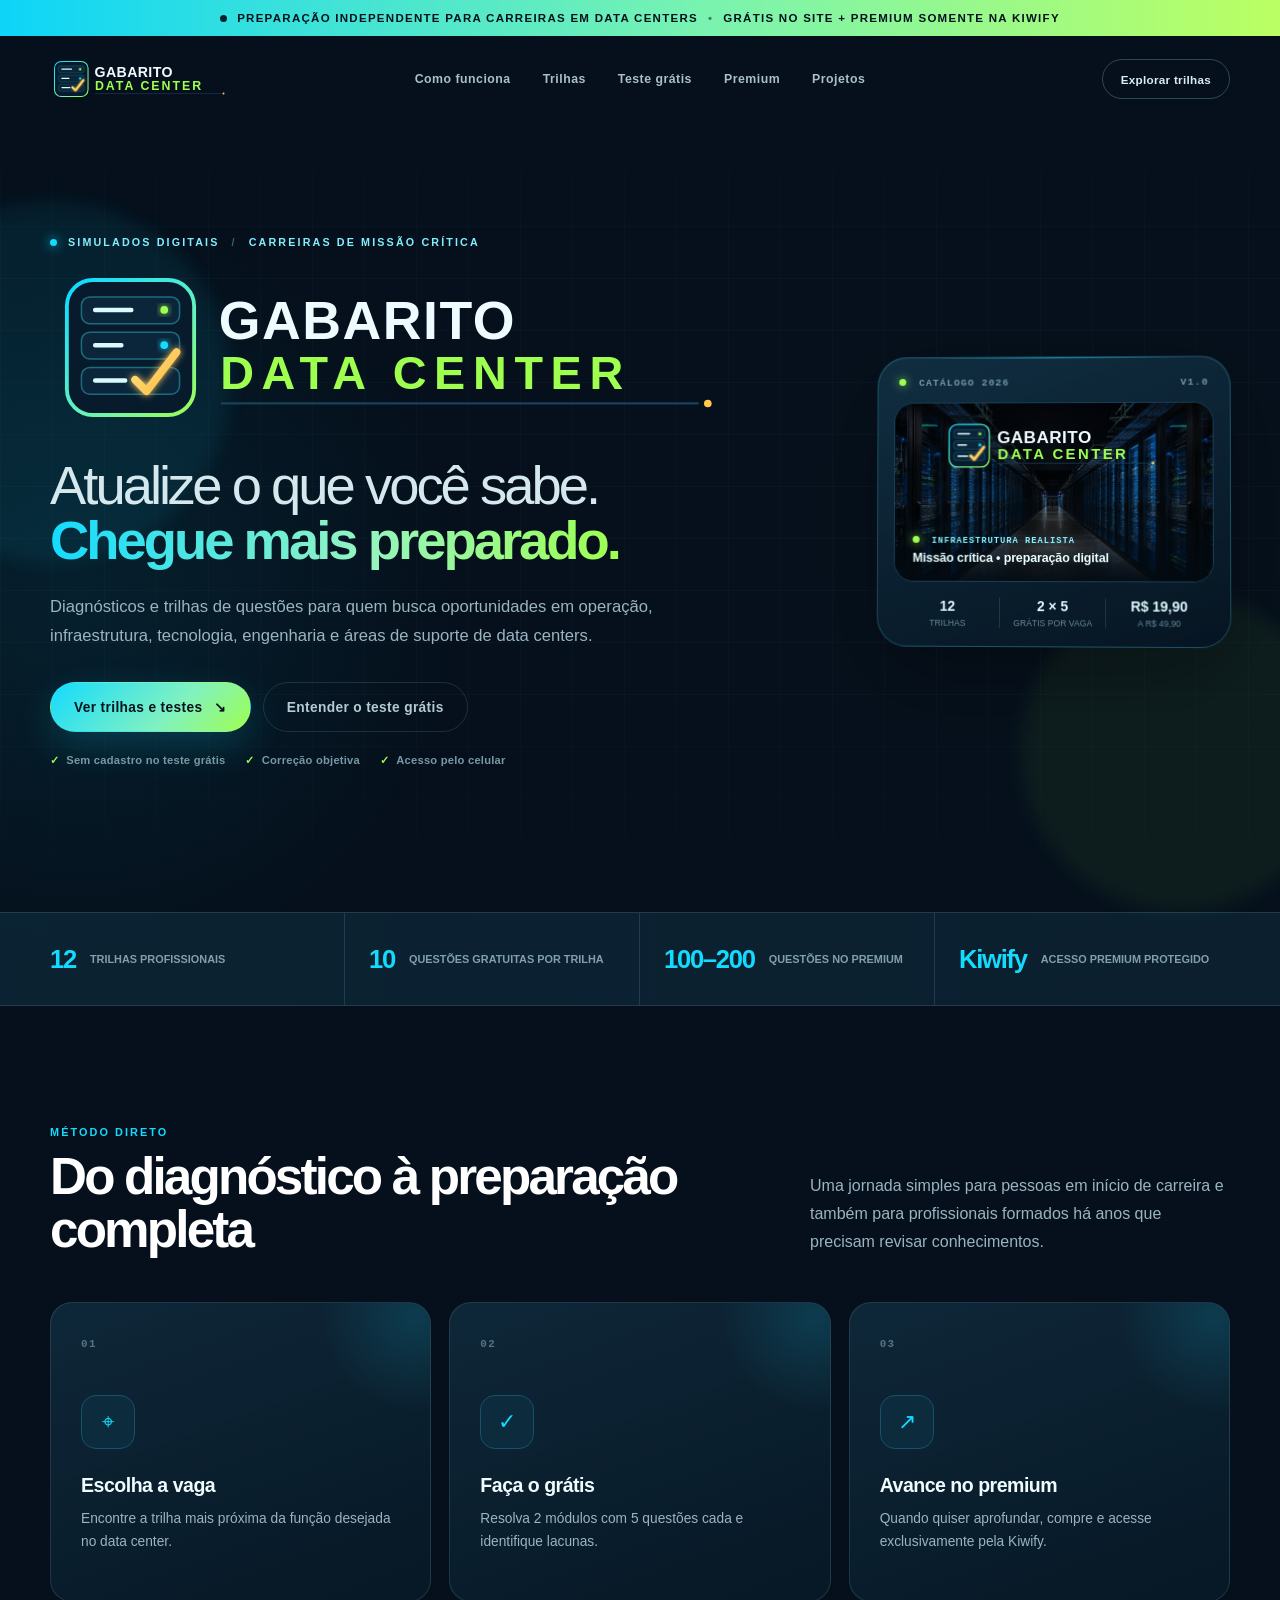
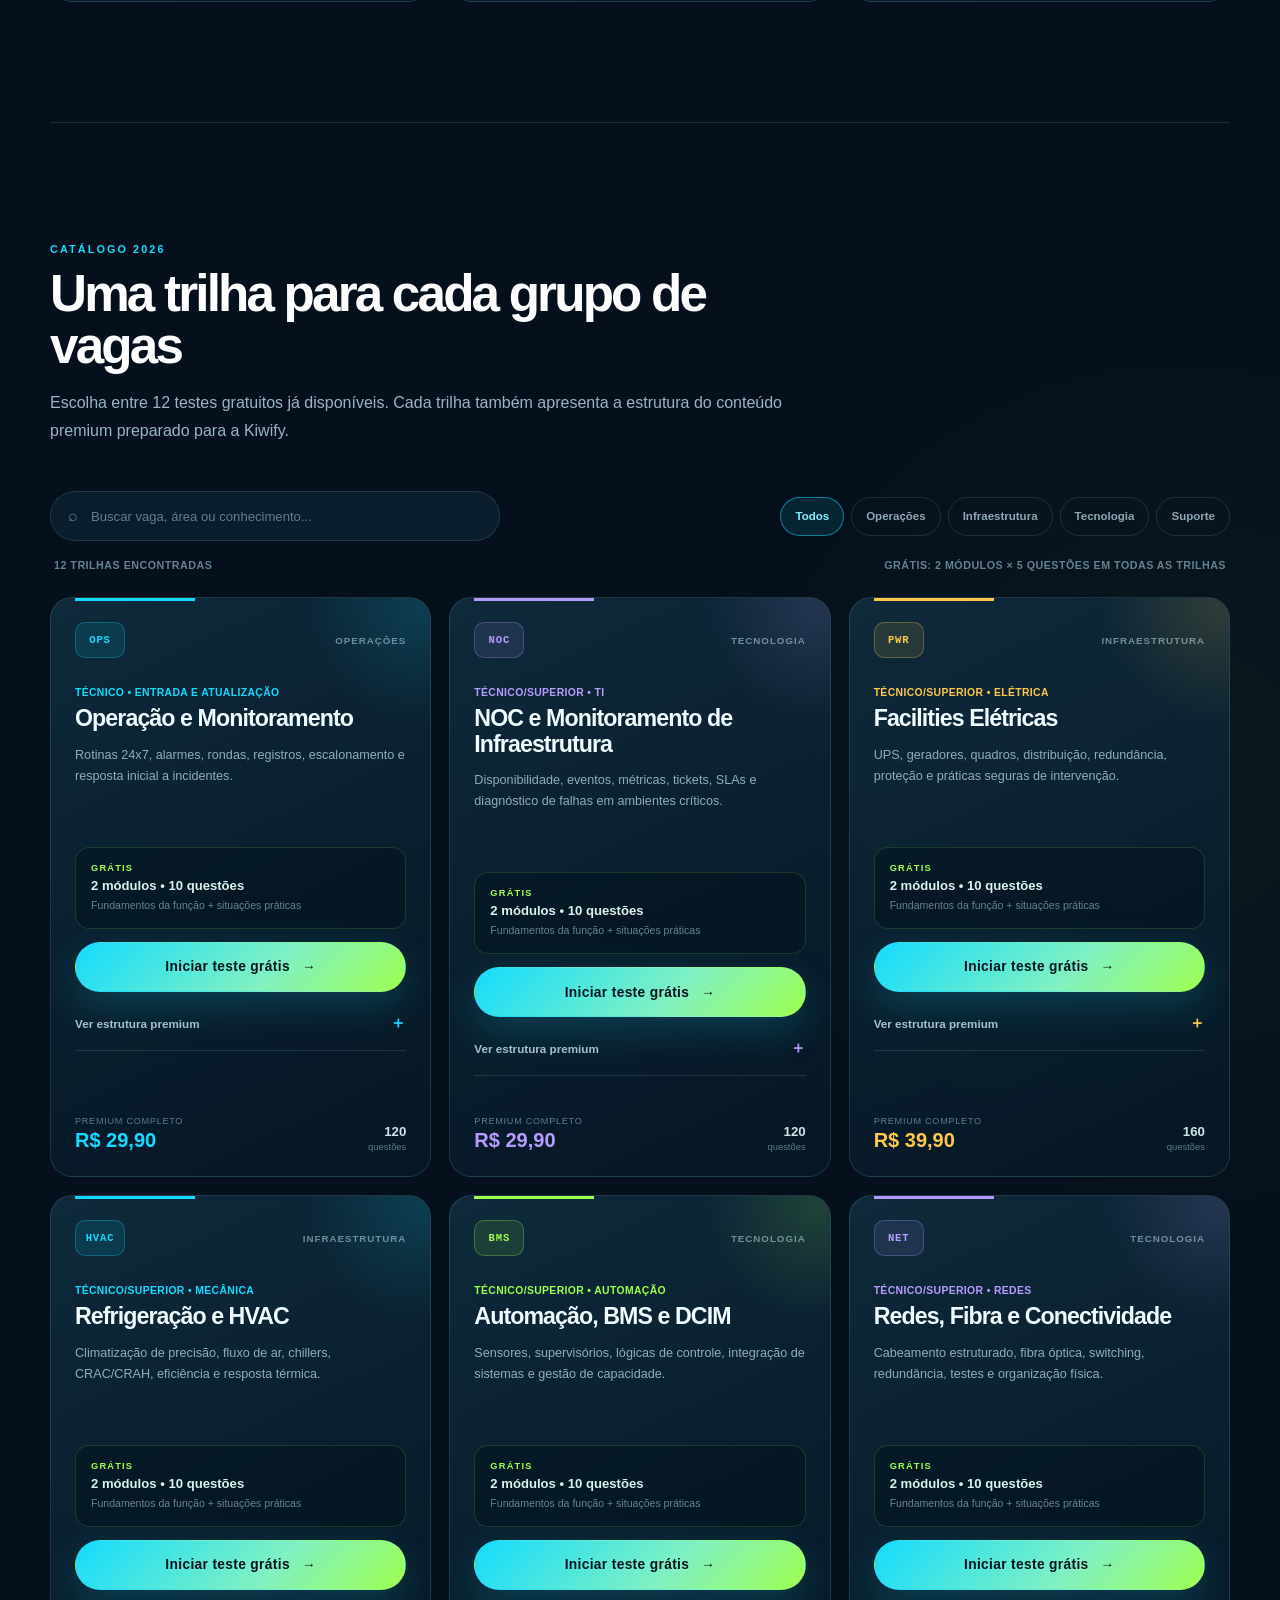
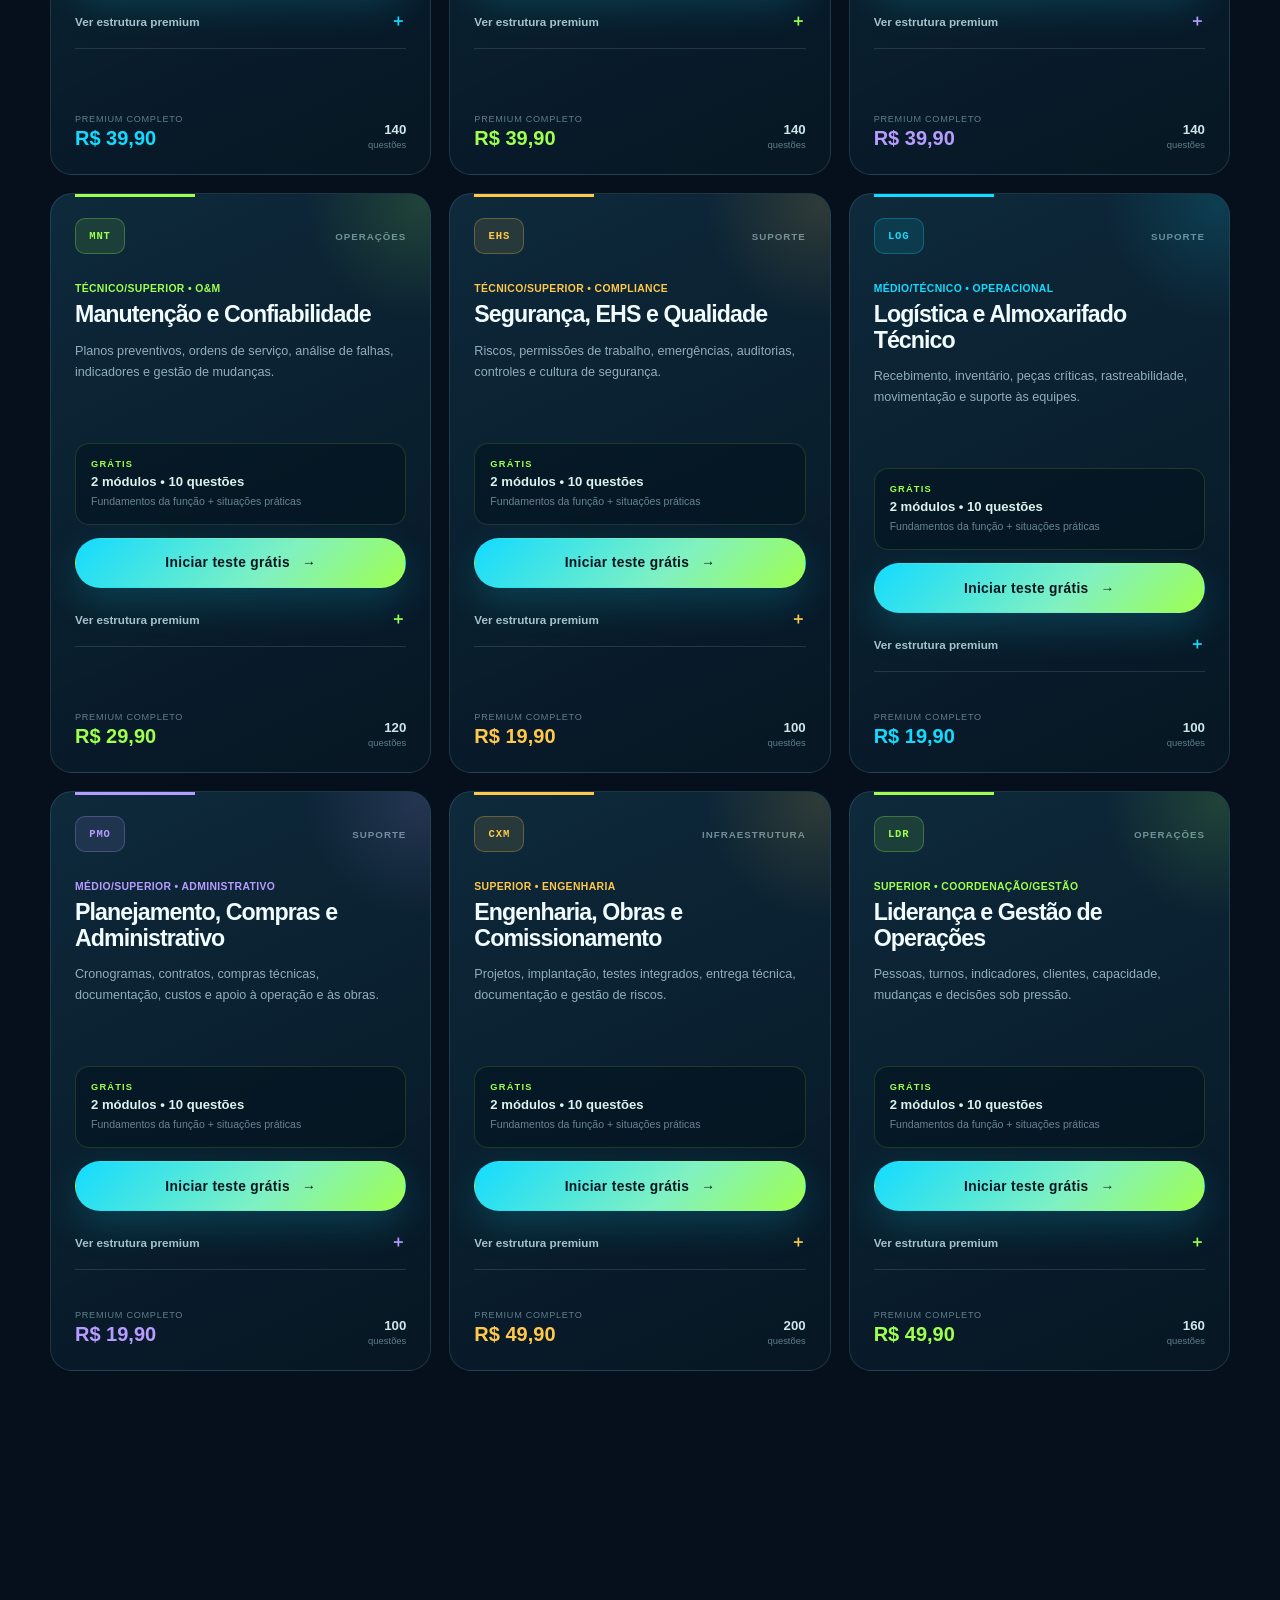
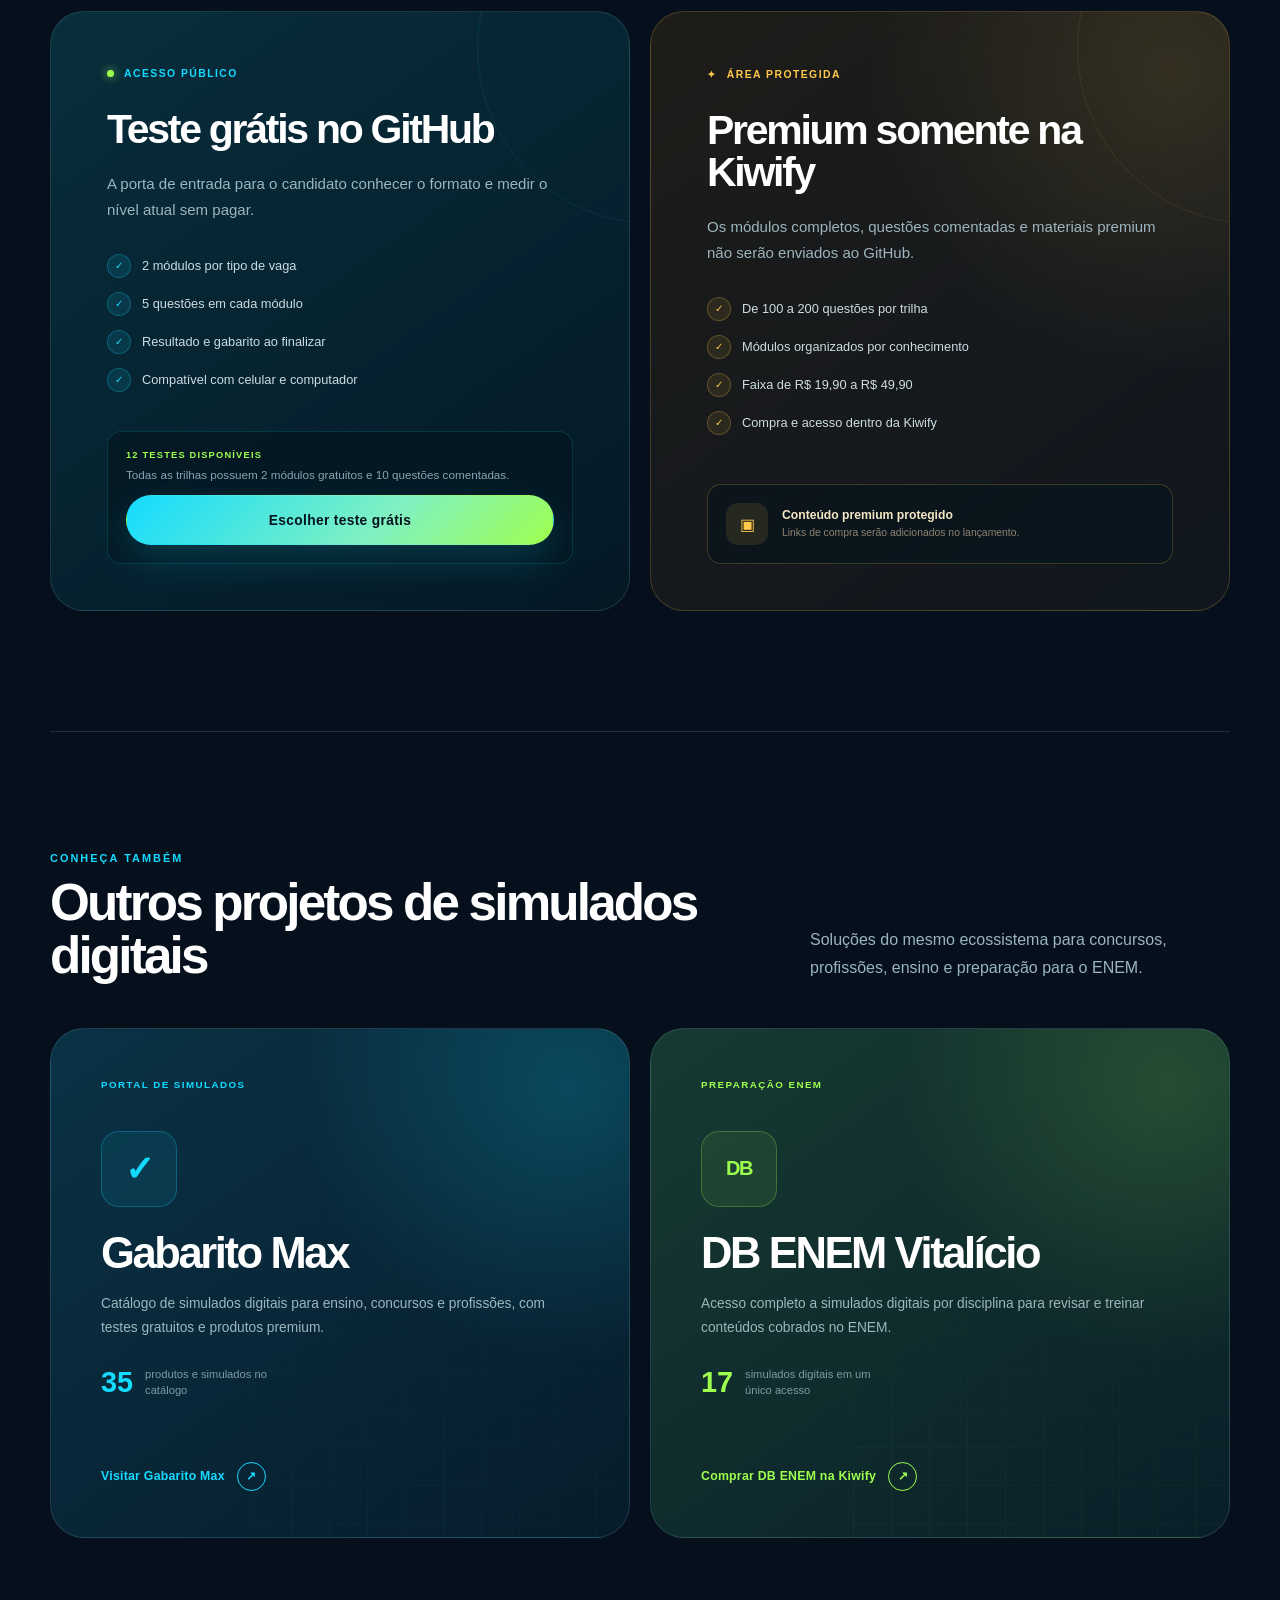
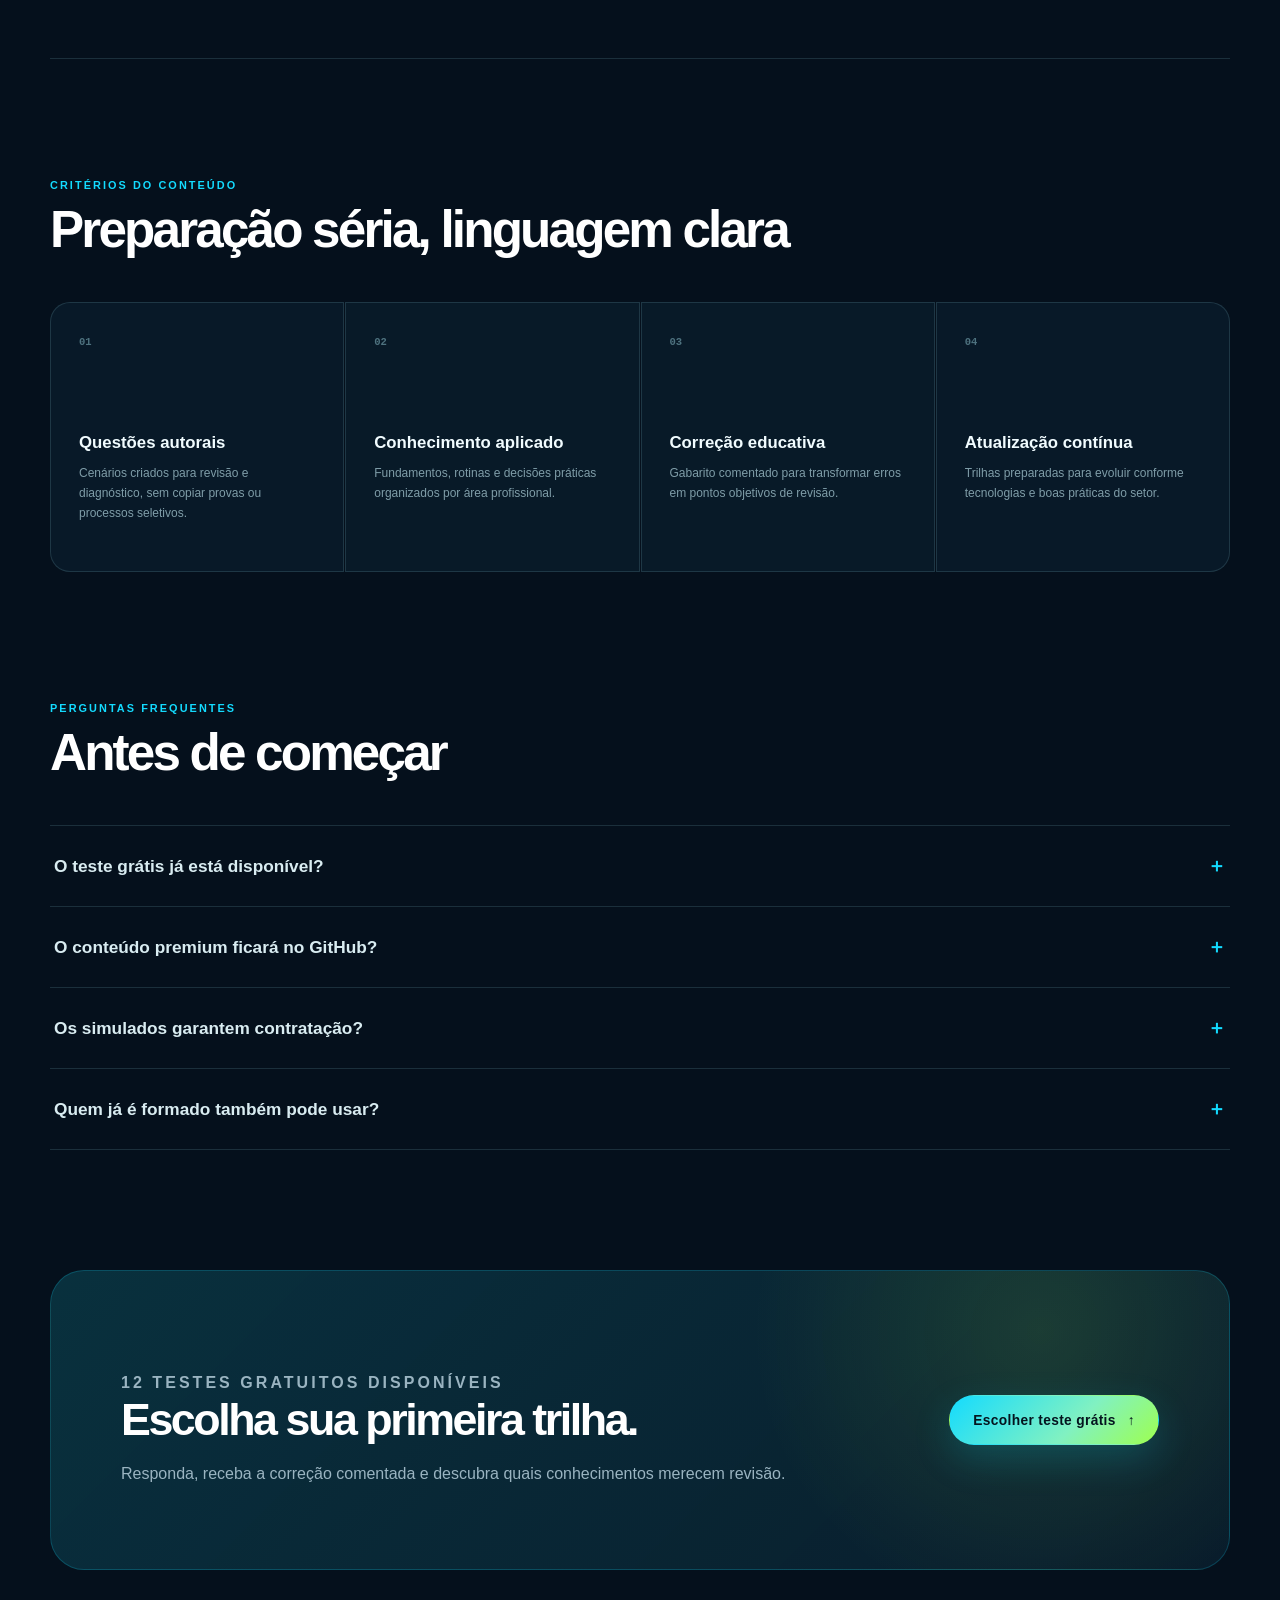
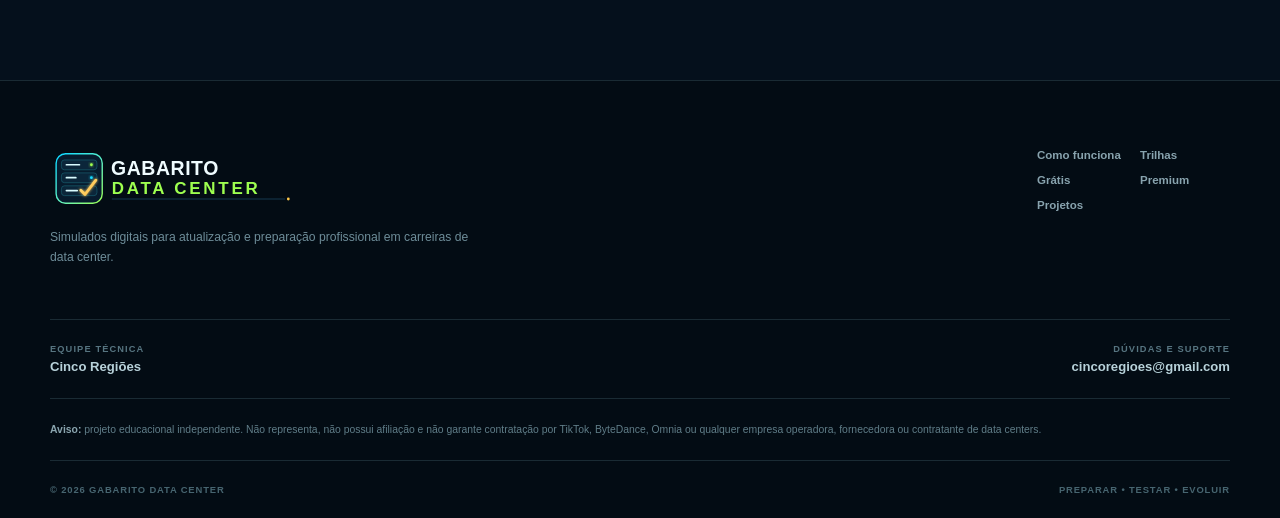
==== commit d252bbdf: "Atualiza portal para os 12 testes gratuitos" ====
--- a/index.html
+++ b/index.html
@@ -59,7 +59,7 @@
             infraestrutura, tecnologia, engenharia e áreas de suporte de data centers.
           </p>
           <div class="hero__actions">
-            <a class="button button--primary" href="#trilhas">Ver trilhas planejadas <span aria-hidden="true">↘</span></a>
+            <a class="button button--primary" href="#trilhas">Ver trilhas e testes <span aria-hidden="true">↘</span></a>
             <a class="button button--ghost" href="#gratis">Entender o teste grátis</a>
           </div>
           <p class="hero__note">
@@ -111,9 +111,9 @@
 
       <section class="section section-shell catalog-section" id="trilhas">
         <div class="section-heading">
-          <p class="kicker">Catálogo planejado</p>
+          <p class="kicker">Catálogo 2026</p>
           <h2>Uma trilha para cada grupo de vagas</h2>
-          <p>A estrutura abaixo orientará a próxima etapa: criação dos simulados no padrão Gabarito Max, com questões autorais e correção comentada.</p>
+          <p>Escolha entre 12 testes gratuitos já disponíveis. Cada trilha também apresenta a estrutura do conteúdo premium preparado para a Kiwify.</p>
         </div>
 
         <div class="catalog-toolbar">
@@ -148,7 +148,7 @@
               <li><span>✓</span> Resultado e gabarito ao finalizar</li>
               <li><span>✓</span> Compatível com celular e computador</li>
             </ul>
-            <div class="release-note"><span>PRIMEIRO TESTE DISPONÍVEL</span><p>Operação e Monitoramento: 2 módulos, 10 questões e correção comentada.</p><a class="button button--primary" href="simulados/operacao-monitoramento/">Iniciar teste grátis</a></div>
+            <div class="release-note"><span>12 TESTES DISPONÍVEIS</span><p>Todas as trilhas possuem 2 módulos gratuitos e 10 questões comentadas.</p><a class="button button--primary" href="#trilhas">Escolher teste grátis</a></div>
           </article>
 
           <article class="access-card access-card--premium" id="premium">
@@ -204,7 +204,7 @@
       <section class="section section-shell faq-section">
         <div class="section-heading"><p class="kicker">Perguntas frequentes</p><h2>Antes de começar</h2></div>
         <div class="faq-list">
-          <details><summary>O teste grátis já está disponível?<span>＋</span></summary><p>Sim. O primeiro teste gratuito é o de Operação e Monitoramento, com 2 módulos e 10 questões comentadas. As demais trilhas serão liberadas progressivamente.</p></details>
+          <details><summary>O teste grátis já está disponível?<span>＋</span></summary><p>Sim. As 12 trilhas já estão disponíveis, cada uma com 2 módulos e 10 questões comentadas.</p></details>
           <details><summary>O conteúdo premium ficará no GitHub?<span>＋</span></summary><p>Não. No GitHub ficarão somente o portal público e os testes gratuitos. O premium será vendido e acessado exclusivamente pela Kiwify.</p></details>
           <details><summary>Os simulados garantem contratação?<span>＋</span></summary><p>Não. Eles ajudam a revisar conhecimentos e identificar pontos de estudo, mas não substituem formação, certificações, experiência ou etapas oficiais de seleção.</p></details>
           <details><summary>Quem já é formado também pode usar?<span>＋</span></summary><p>Sim. O projeto foi pensado tanto para iniciantes quanto para profissionais que concluíram a formação há mais tempo e desejam atualizar conhecimentos.</p></details>
@@ -212,8 +212,8 @@
       </section>
 
       <section class="final-cta section-shell">
-        <div><p class="kicker">Teste gratuito disponível</p><h2>Comece por Operação e Monitoramento.</h2><p>Responda às 10 questões, receba a correção comentada e descubra quais conhecimentos precisam de revisão.</p></div>
-        <a class="button button--primary" href="simulados/operacao-monitoramento/">Fazer teste grátis <span aria-hidden="true">→</span></a>
+        <div><p class="kicker">12 testes gratuitos disponíveis</p><h2>Escolha sua primeira trilha.</h2><p>Responda, receba a correção comentada e descubra quais conhecimentos merecem revisão.</p></div>
+        <a class="button button--primary" href="#trilhas">Escolher teste grátis <span aria-hidden="true">↑</span></a>
       </section>
 
       <footer class="site-footer">
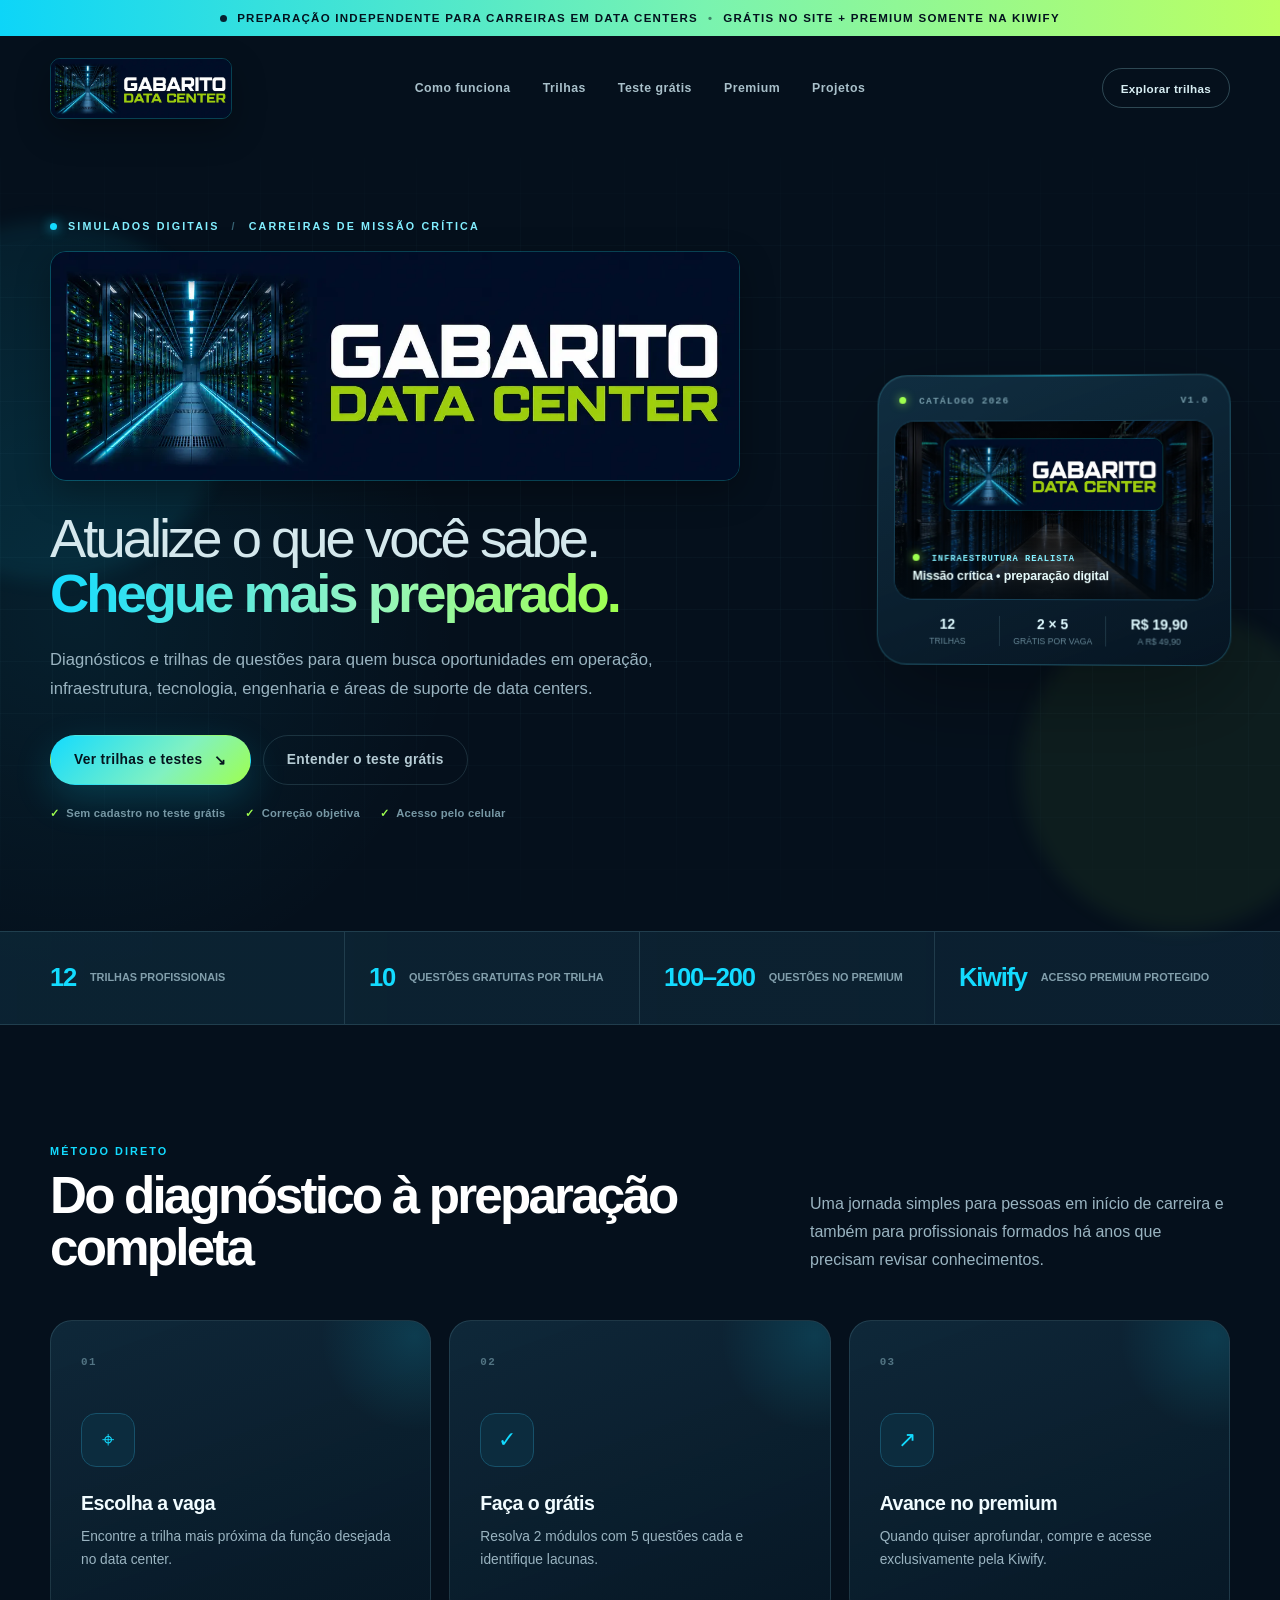
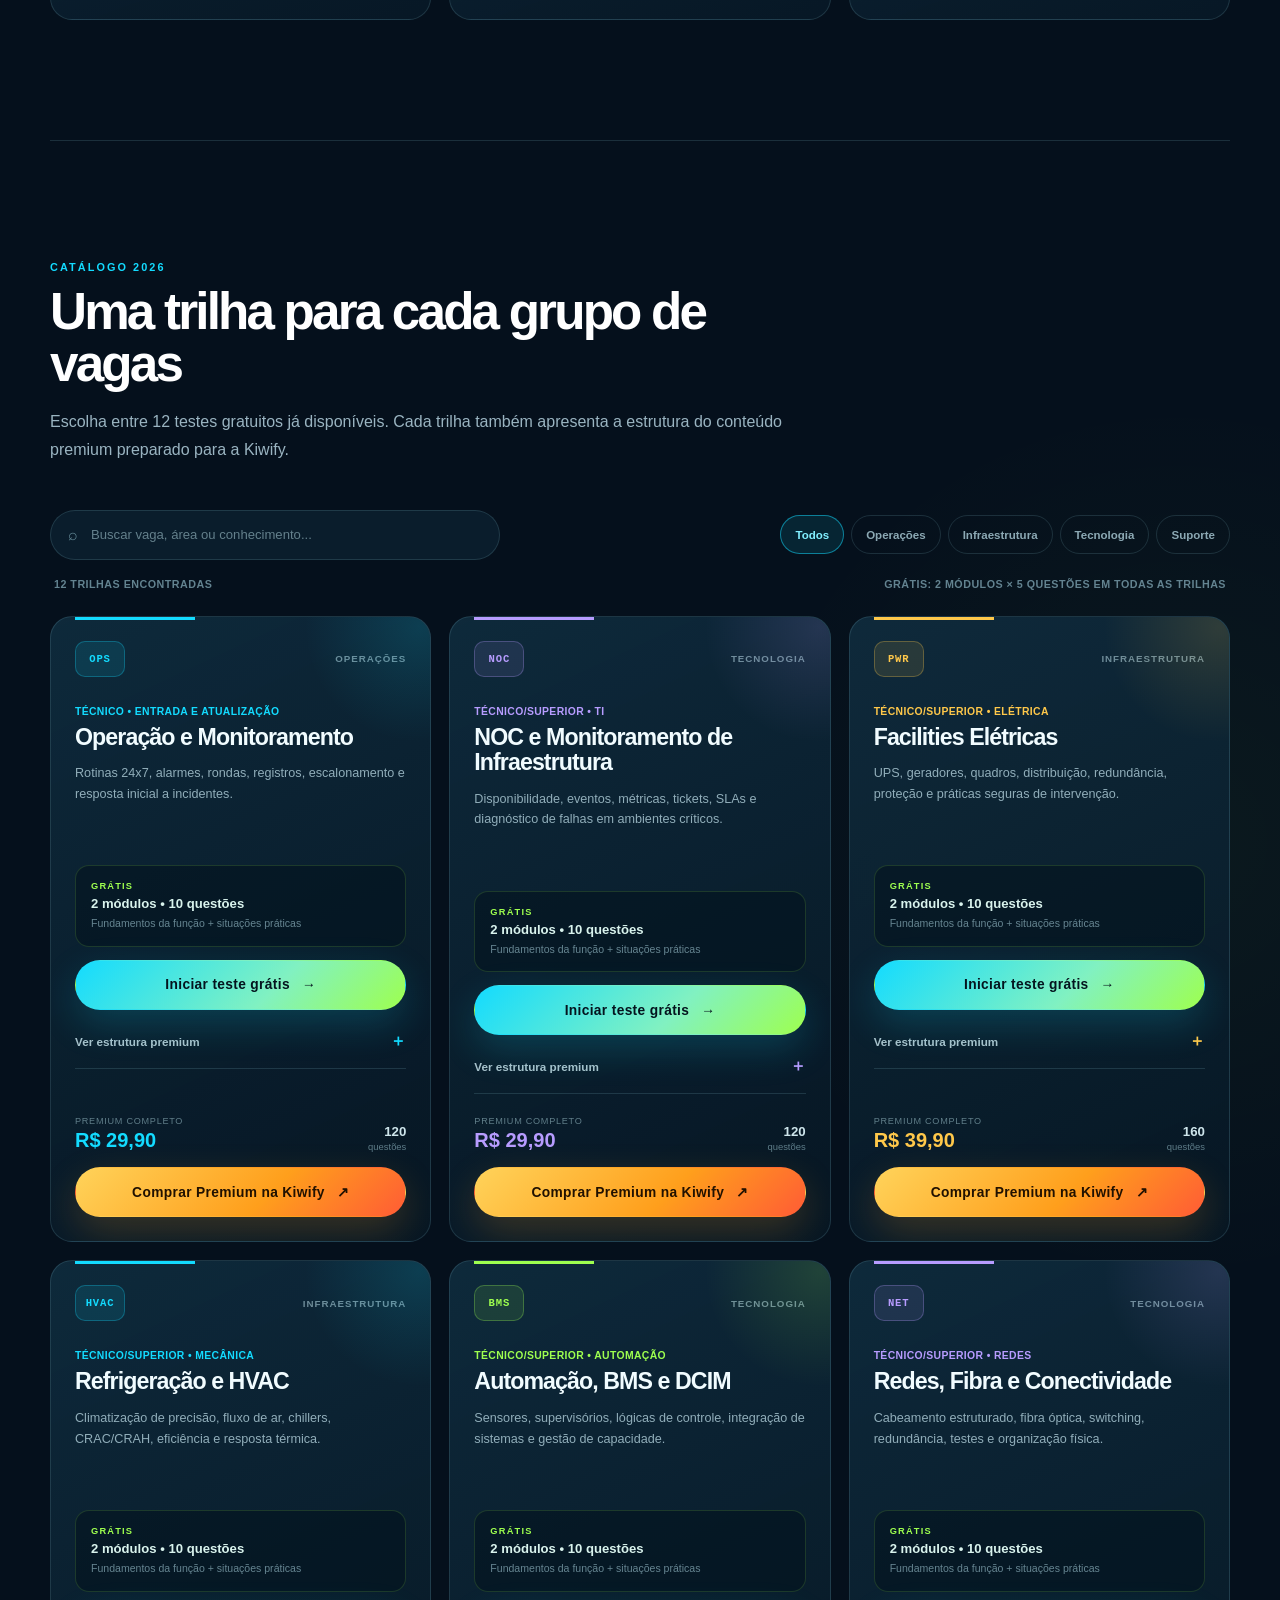
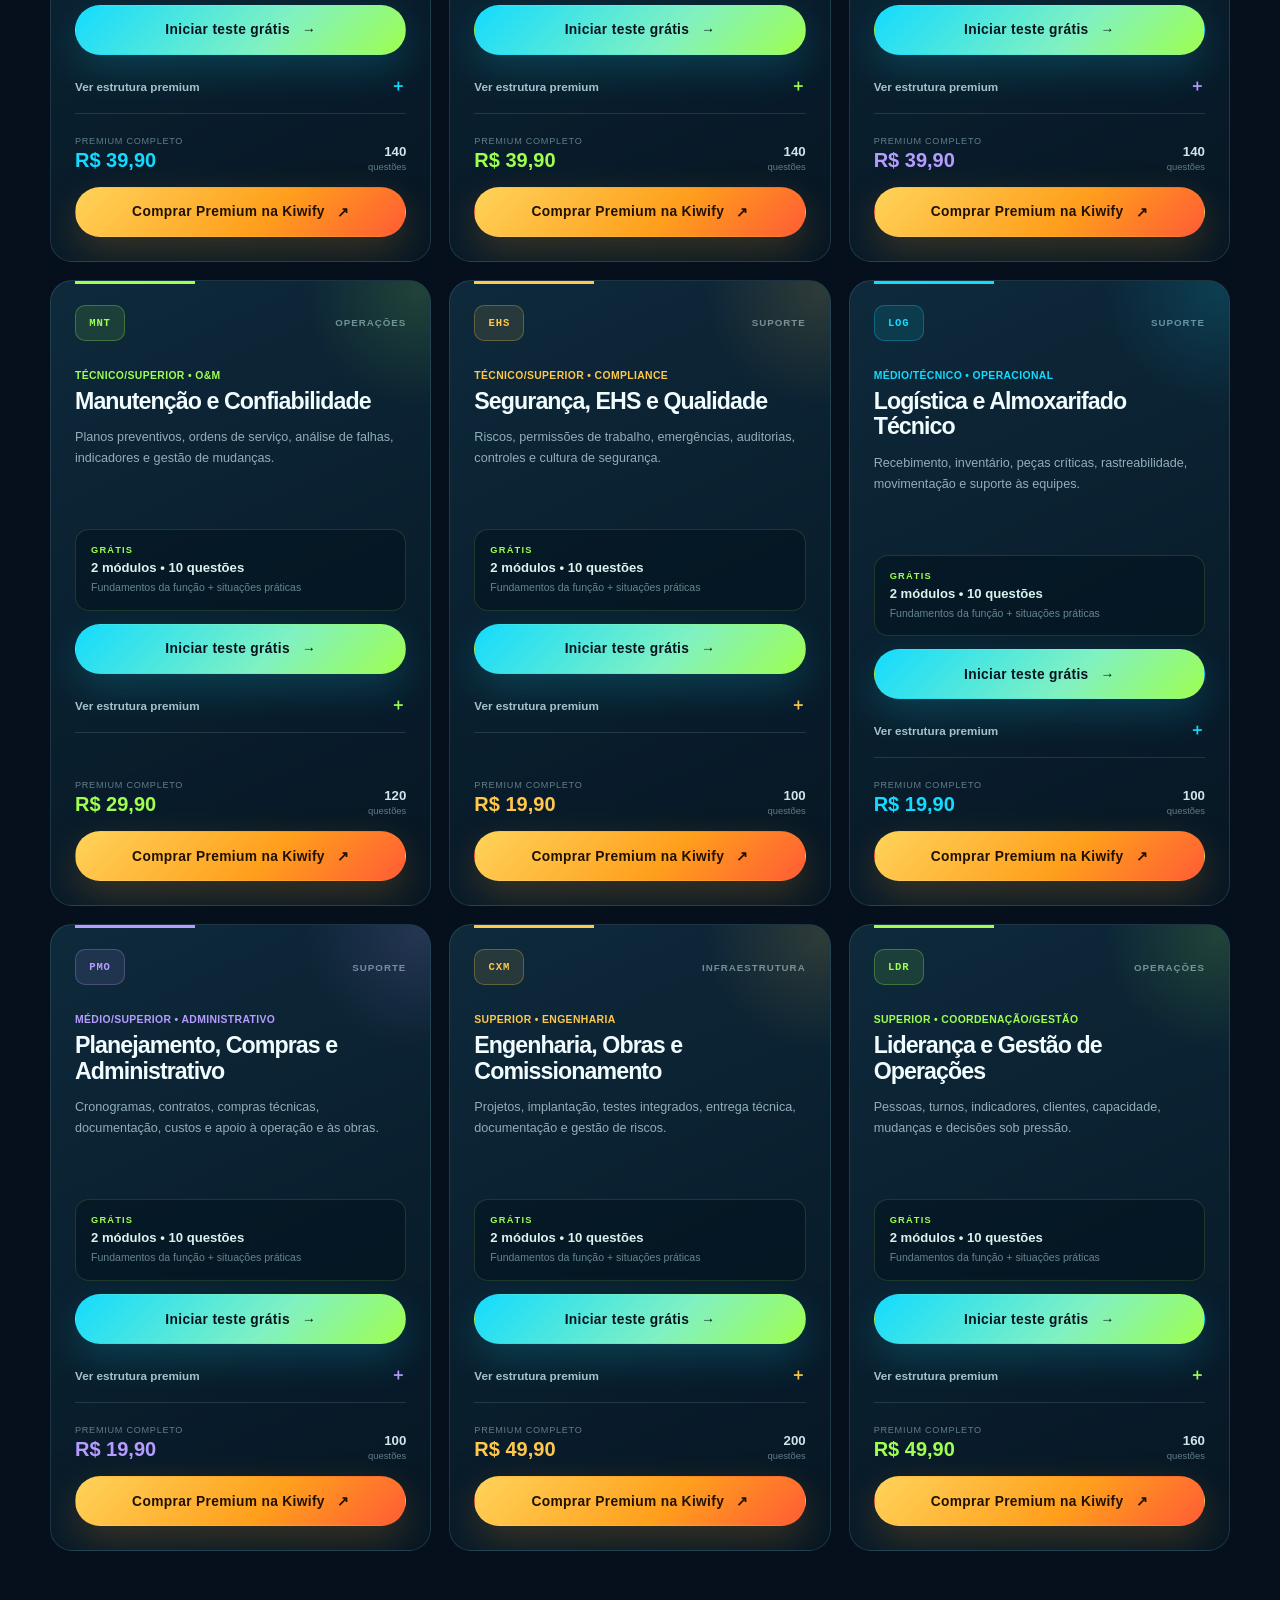
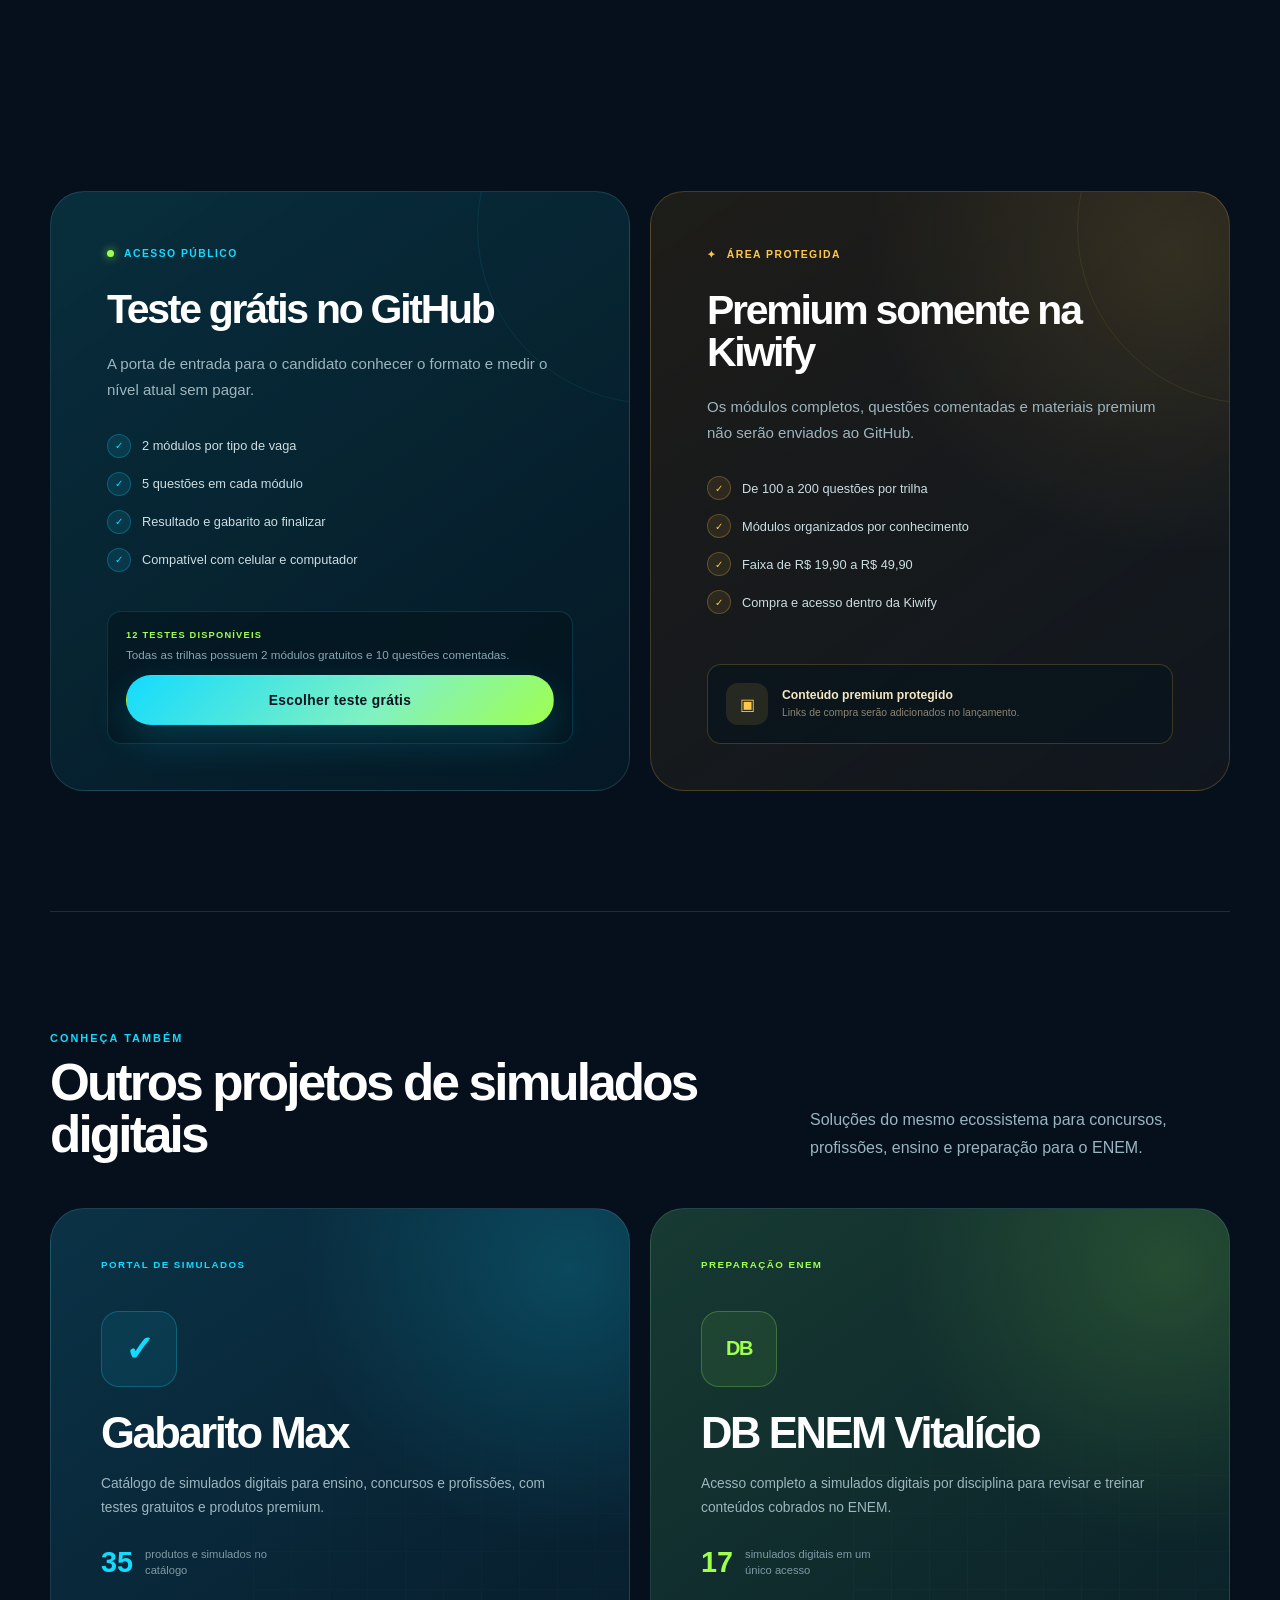
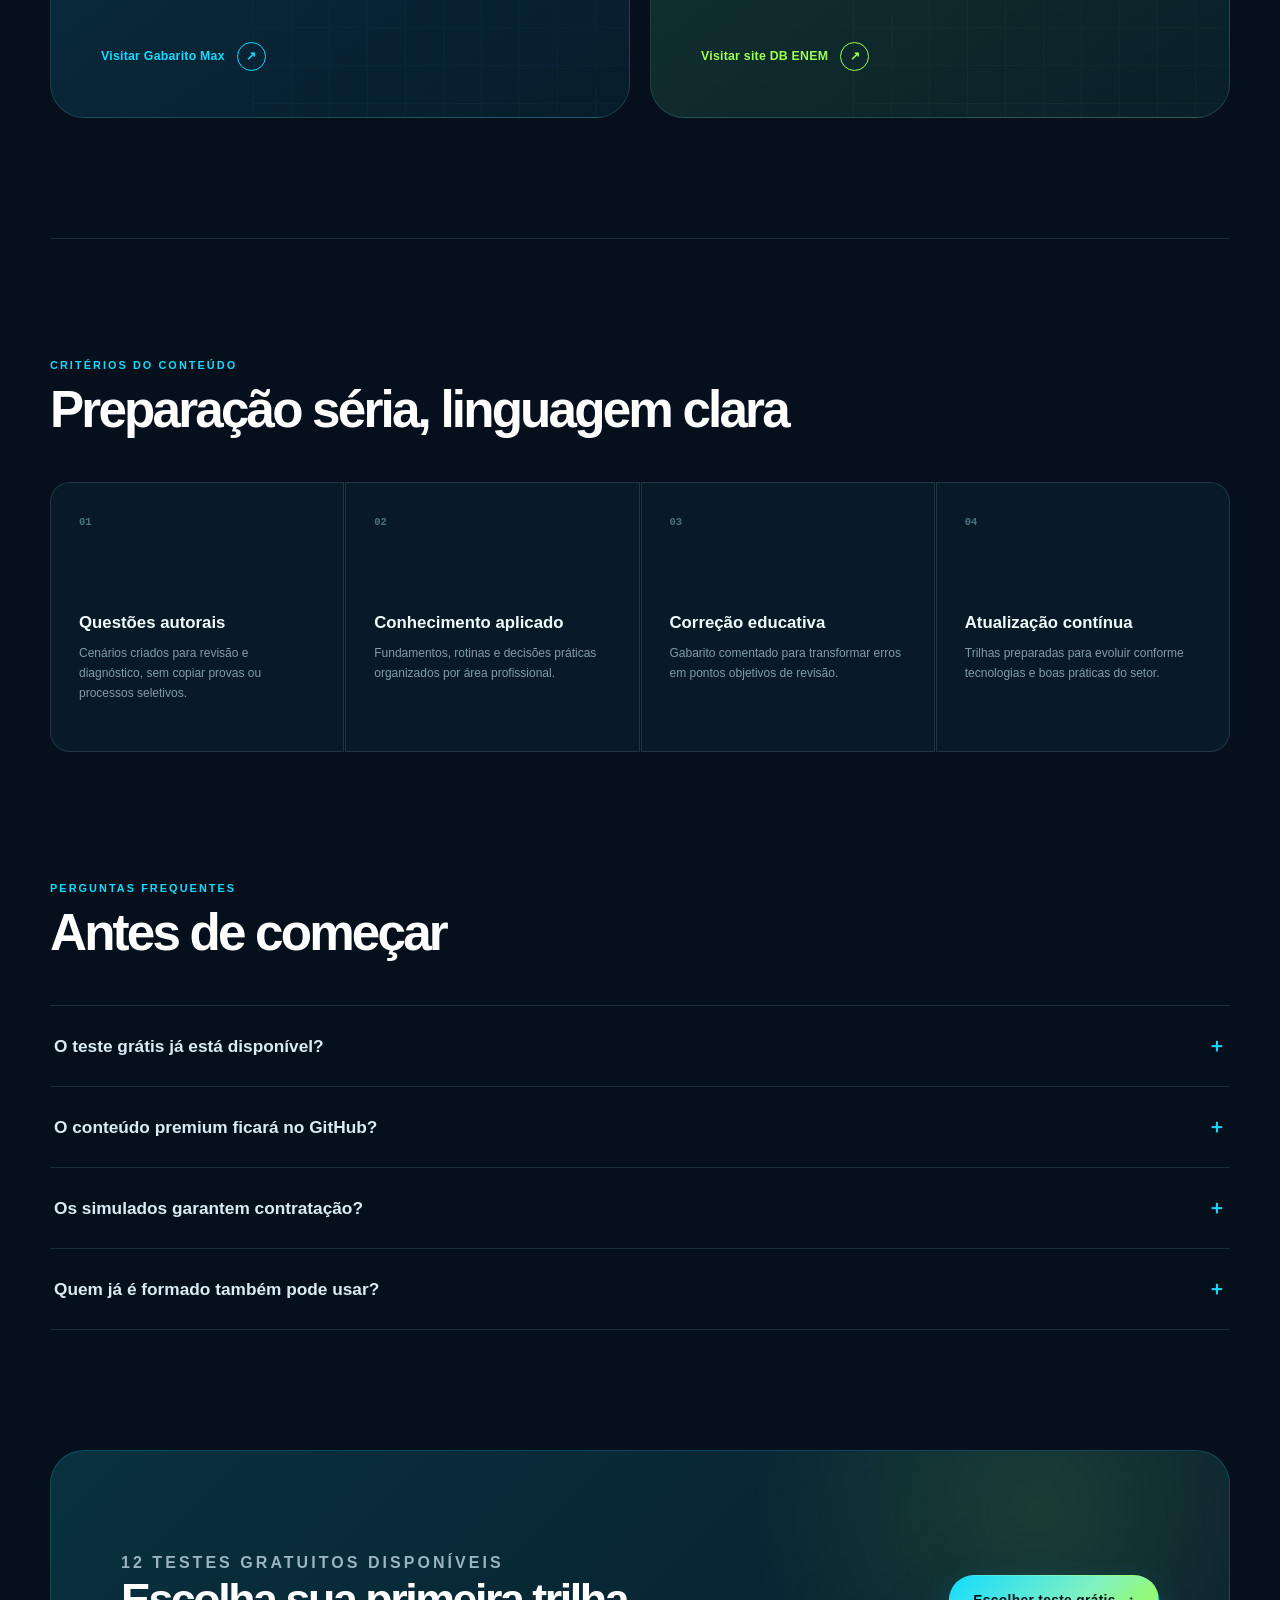
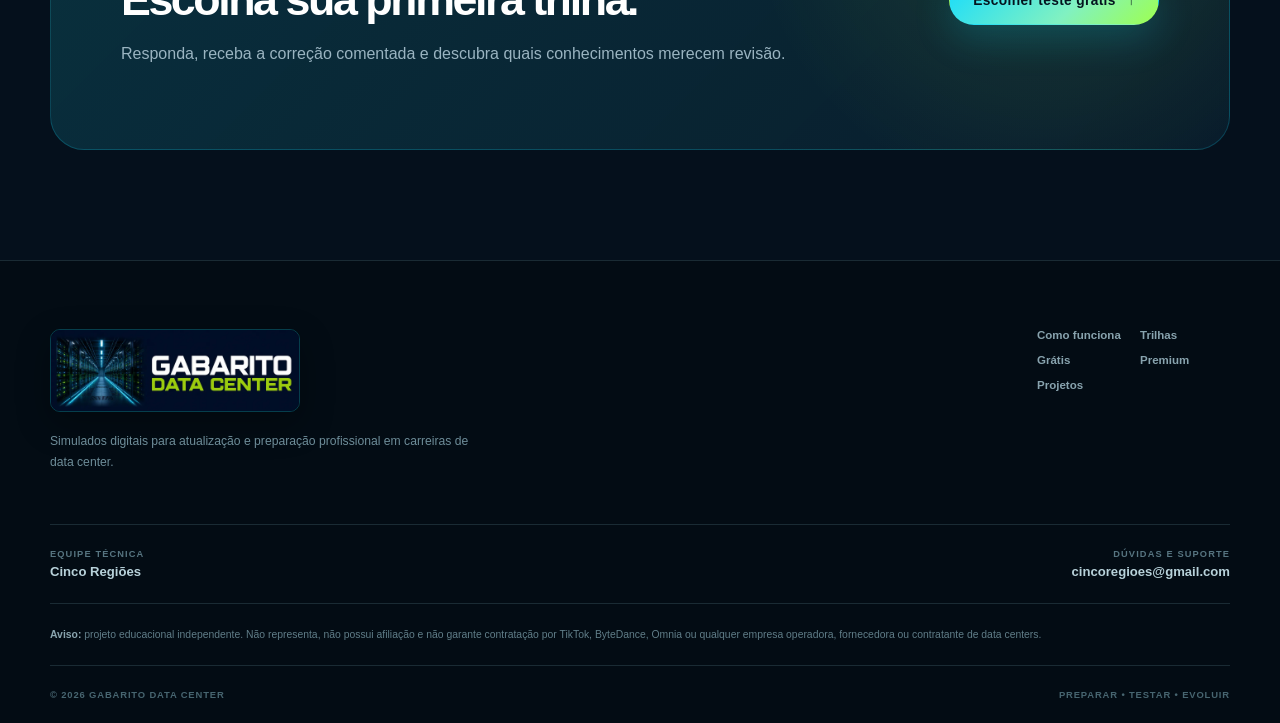
==== commit e5a21da8: "Add files via upload" ====
--- a/index.html
+++ b/index.html
@@ -24,7 +24,7 @@
 
       <header class="site-header">
         <a class="mini-brand" href="#inicio" aria-label="Ir para o início">
-          <img class="brand-mark brand-mark--compact" src="assets/gabarito-data-center-logo.svg" alt="Gabarito Data Center" />
+          <img class="brand-mark brand-mark--compact" src="assets/gabarito-data-center-logo-premium.webp" alt="Gabarito Data Center" />
         </a>
         <nav class="site-nav" aria-label="Navegação principal">
           <a href="#como-funciona">Como funciona</a>
@@ -48,7 +48,7 @@
           </p>
           <h1 class="hero__brand">
             <span class="sr-only">Gabarito Data Center</span>
-            <img class="brand-mark" src="assets/gabarito-data-center-logo.svg" alt="Gabarito Data Center" />
+            <img class="brand-mark" src="assets/gabarito-data-center-logo-premium.webp" alt="Gabarito Data Center" />
           </h1>
           <p class="hero__headline">
             Atualize o que você sabe.<br />
@@ -76,7 +76,7 @@
           </div>
           <figure class="datacenter-visual">
             <img src="assets/datacenter-ultrarealista.webp" alt="Corredor central de um data center moderno com fileiras de servidores iluminados em azul" width="1672" height="941" fetchpriority="high" />
-            <div class="datacenter-visual__logo" aria-hidden="true"><img class="brand-mark brand-mark--compact" src="assets/gabarito-data-center-logo.svg" alt="" /></div>
+            <div class="datacenter-visual__logo" aria-hidden="true"><img class="brand-mark brand-mark--compact" src="assets/gabarito-data-center-logo-premium.webp" alt="" /></div>
             <figcaption><span><i class="status-dot"></i> INFRAESTRUTURA REALISTA</span><strong>Missão crítica • preparação digital</strong></figcaption>
           </figure>
           <div class="console__stats">
@@ -186,7 +186,7 @@
             <h3>DB ENEM Vitalício</h3>
             <p>Acesso completo a simulados digitais por disciplina para revisar e treinar conteúdos cobrados no ENEM.</p>
             <div class="project-card__stat"><strong>17</strong><span>simulados digitais em um único acesso</span></div>
-            <a class="project-link" href="https://pay.kiwify.com.br/ai09spZ" target="_blank" rel="noreferrer" aria-label="Comprar DB ENEM Vitalício na Kiwify">Comprar DB ENEM na Kiwify <span aria-hidden="true">↗</span></a>
+            <a class="project-link" href="https://cincoregioes-star.github.io/DB-ENEM/" target="_blank" rel="noreferrer" aria-label="Visitar o site DB ENEM">Visitar site DB ENEM <span aria-hidden="true">↗</span></a>
           </article>
         </div>
       </section>
@@ -218,7 +218,7 @@
 
       <footer class="site-footer">
         <div class="site-footer__main section-shell">
-          <div><img class="brand-mark brand-mark--compact" src="assets/gabarito-data-center-logo.svg" alt="Gabarito Data Center" /><p>Simulados digitais para atualização e preparação profissional em carreiras de data center.</p></div>
+          <div><img class="brand-mark brand-mark--compact" src="assets/gabarito-data-center-logo-premium.webp" alt="Gabarito Data Center" /><p>Simulados digitais para atualização e preparação profissional em carreiras de data center.</p></div>
           <nav aria-label="Links do rodapé"><a href="#como-funciona">Como funciona</a><a href="#trilhas">Trilhas</a><a href="#gratis">Grátis</a><a href="#premium">Premium</a><a href="#projetos">Projetos</a></nav>
         </div>
         <div class="footer-contact section-shell"><div><span>Equipe técnica</span><strong>Cinco Regiões</strong></div><a href="mailto:cincoregioes@gmail.com"><span>Dúvidas e suporte</span><strong>cincoregioes@gmail.com</strong></a></div>
--- a/style.css
+++ b/style.css
@@ -126,13 +126,19 @@
 }
 
 .brand-mark {
+  aspect-ratio: 3 / 1;
+  border: 1px solid rgba(19, 219, 255, 0.24);
+  border-radius: 16px;
+  box-shadow: 0 12px 34px rgba(0, 0, 0, 0.3);
   display: block;
   height: auto;
   max-width: 100%;
+  object-fit: cover;
   width: 690px;
 }
 
 .brand-mark--compact {
+  border-radius: 10px;
   width: 182px;
 }
 
@@ -219,6 +225,17 @@
 .button--primary:hover,
 .button--primary:focus-visible {
   box-shadow: 0 17px 48px rgba(19, 219, 255, 0.3);
+}
+
+.button--premium {
+  background: linear-gradient(135deg, #ffd35a, #ff9f1c 58%, #ff5c35);
+  box-shadow: 0 14px 38px rgba(255, 159, 28, 0.2);
+  color: #211100;
+}
+
+.button--premium:hover,
+.button--premium:focus-visible {
+  box-shadow: 0 17px 48px rgba(255, 159, 28, 0.34);
 }
 
 .button--outline {
@@ -981,6 +998,13 @@
   z-index: 1;
 }
 
+.track-premium-link {
+  margin-top: 15px;
+  position: relative;
+  width: 100%;
+  z-index: 1;
+}
+
 .module-details {
   border-bottom: 1px solid var(--line);
   margin-top: 18px;
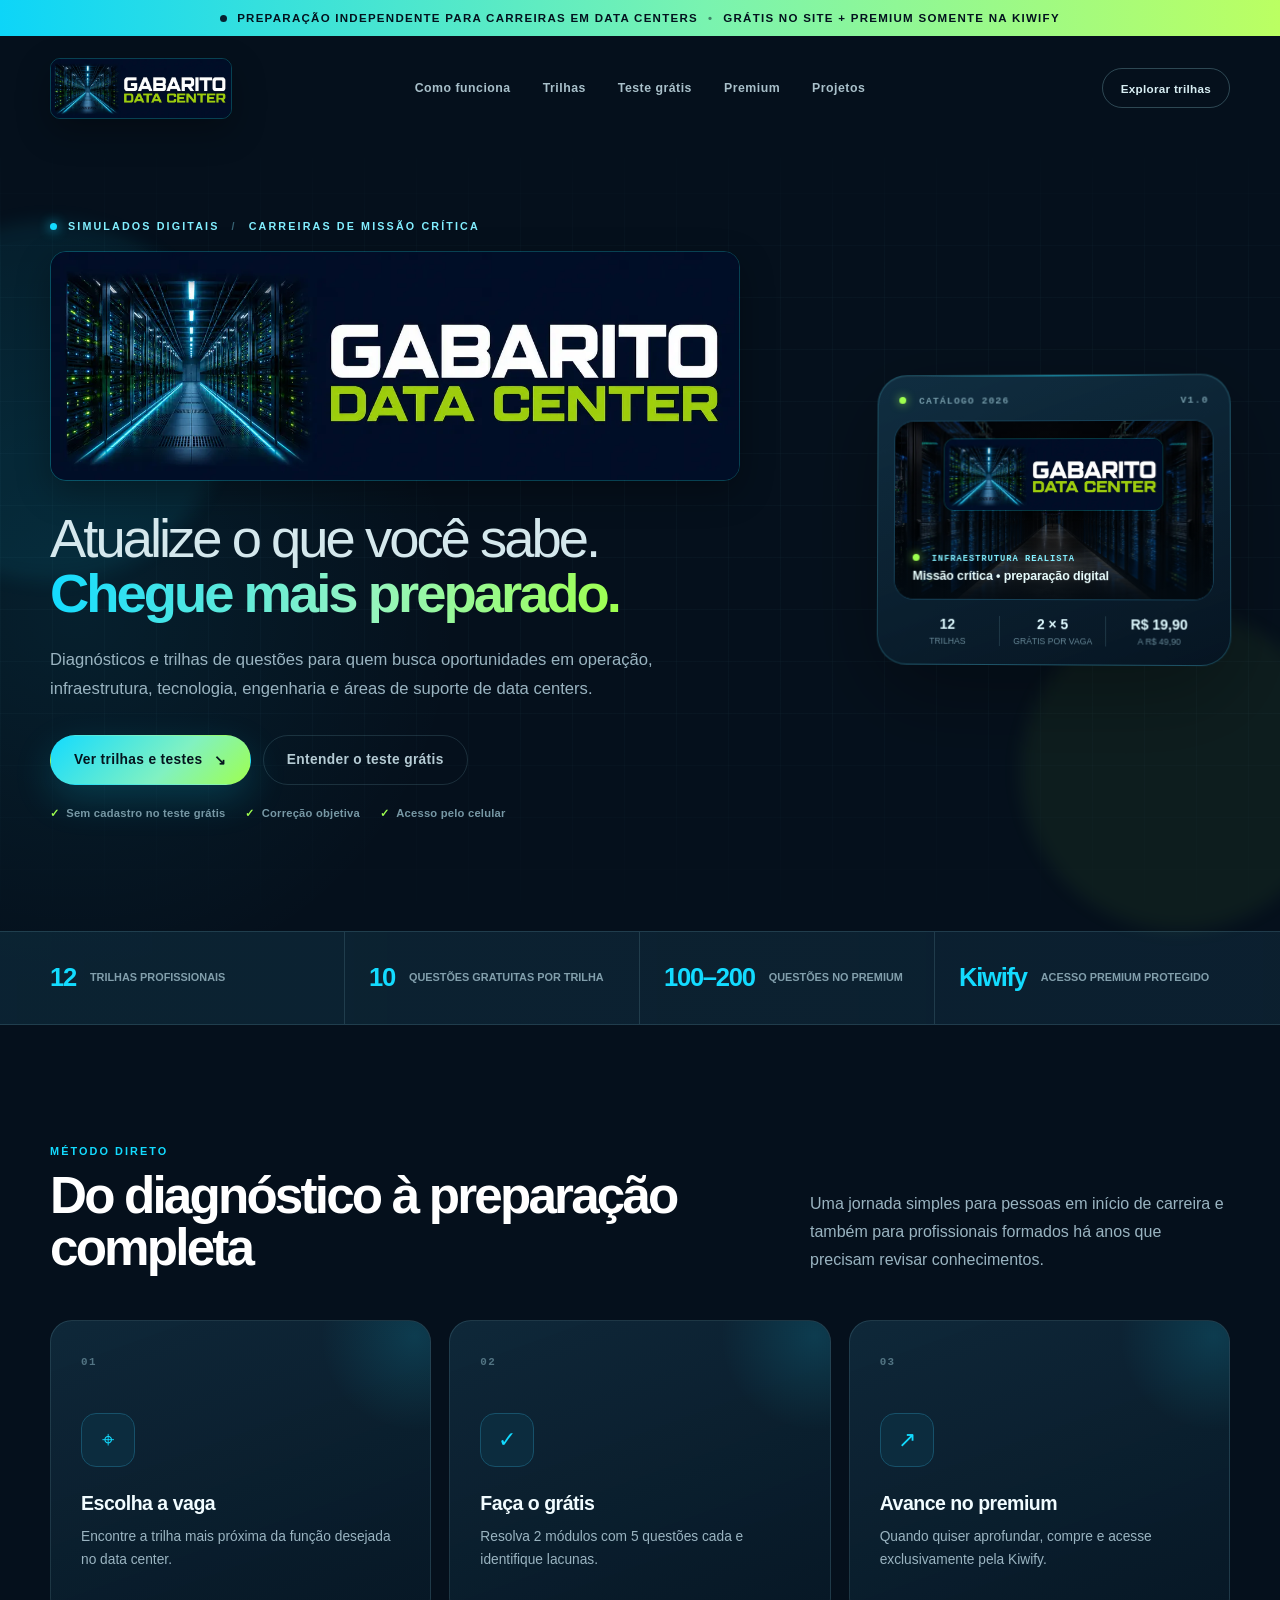
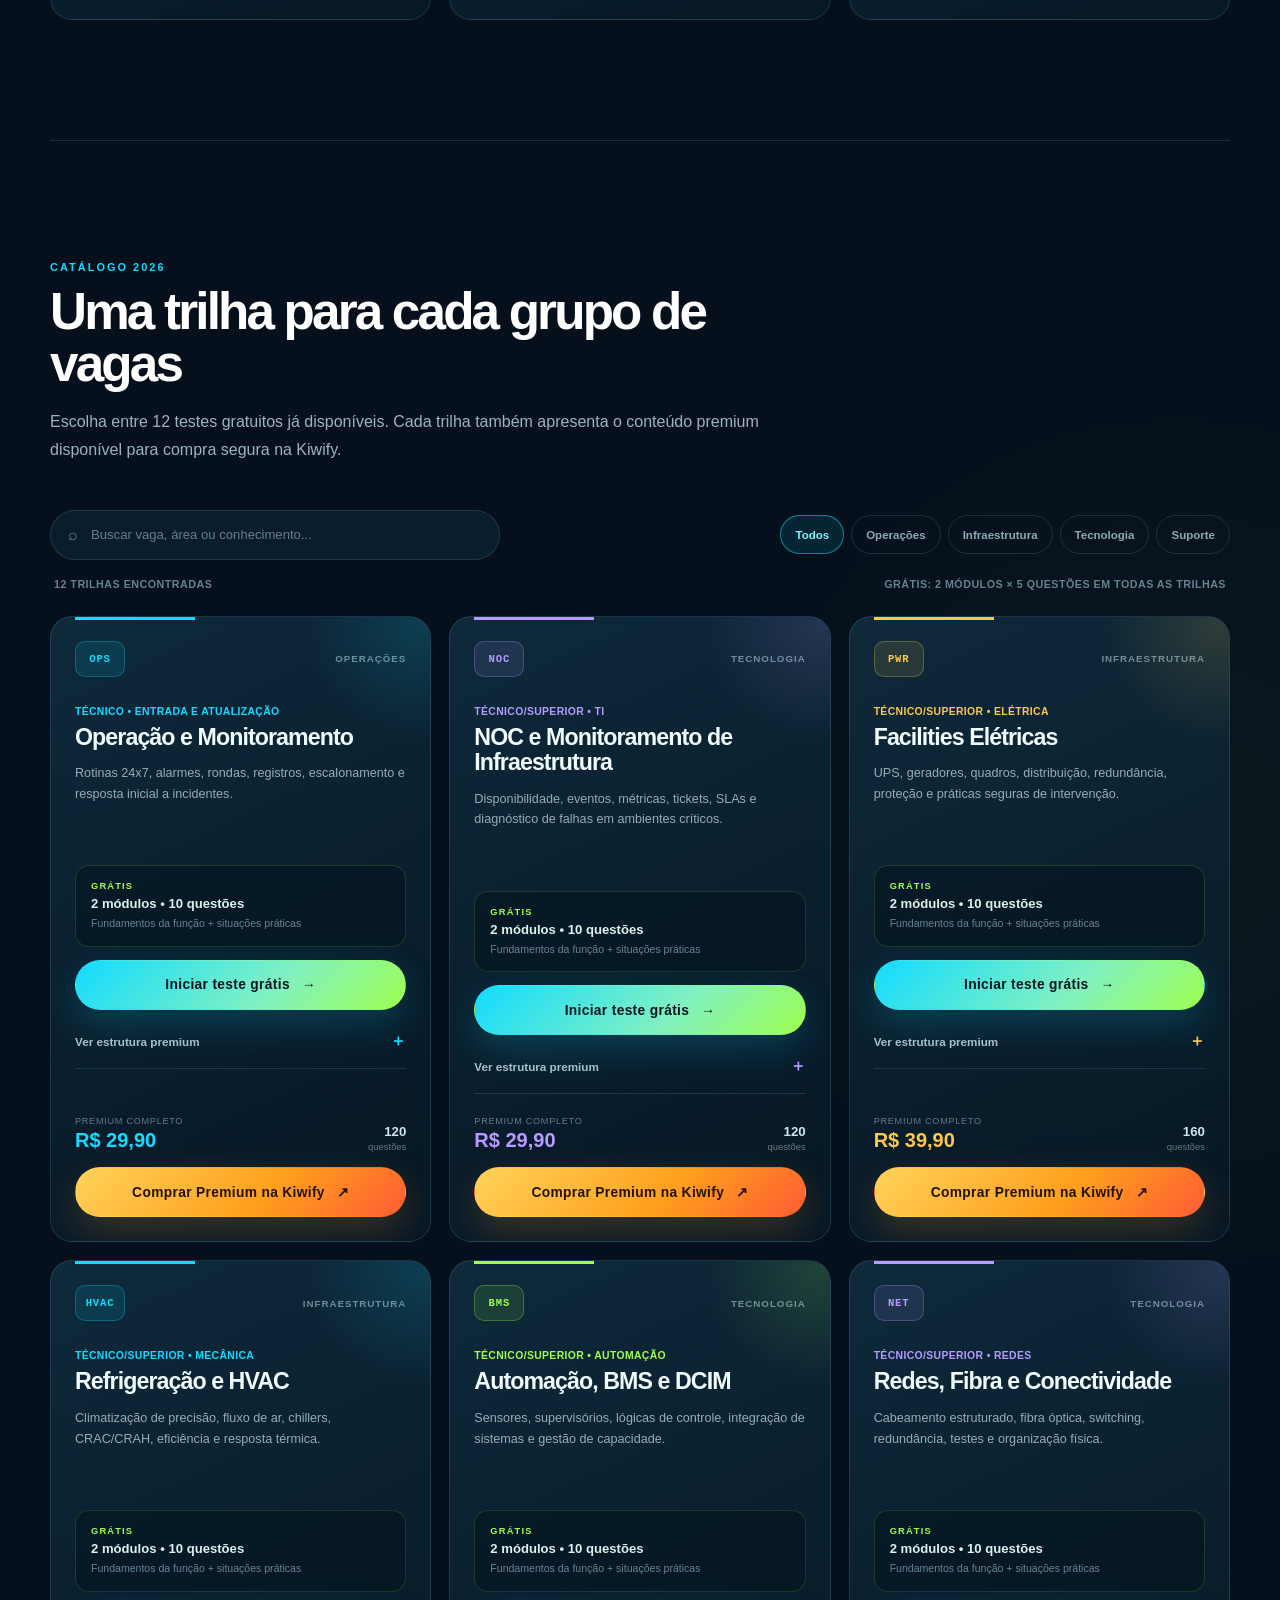
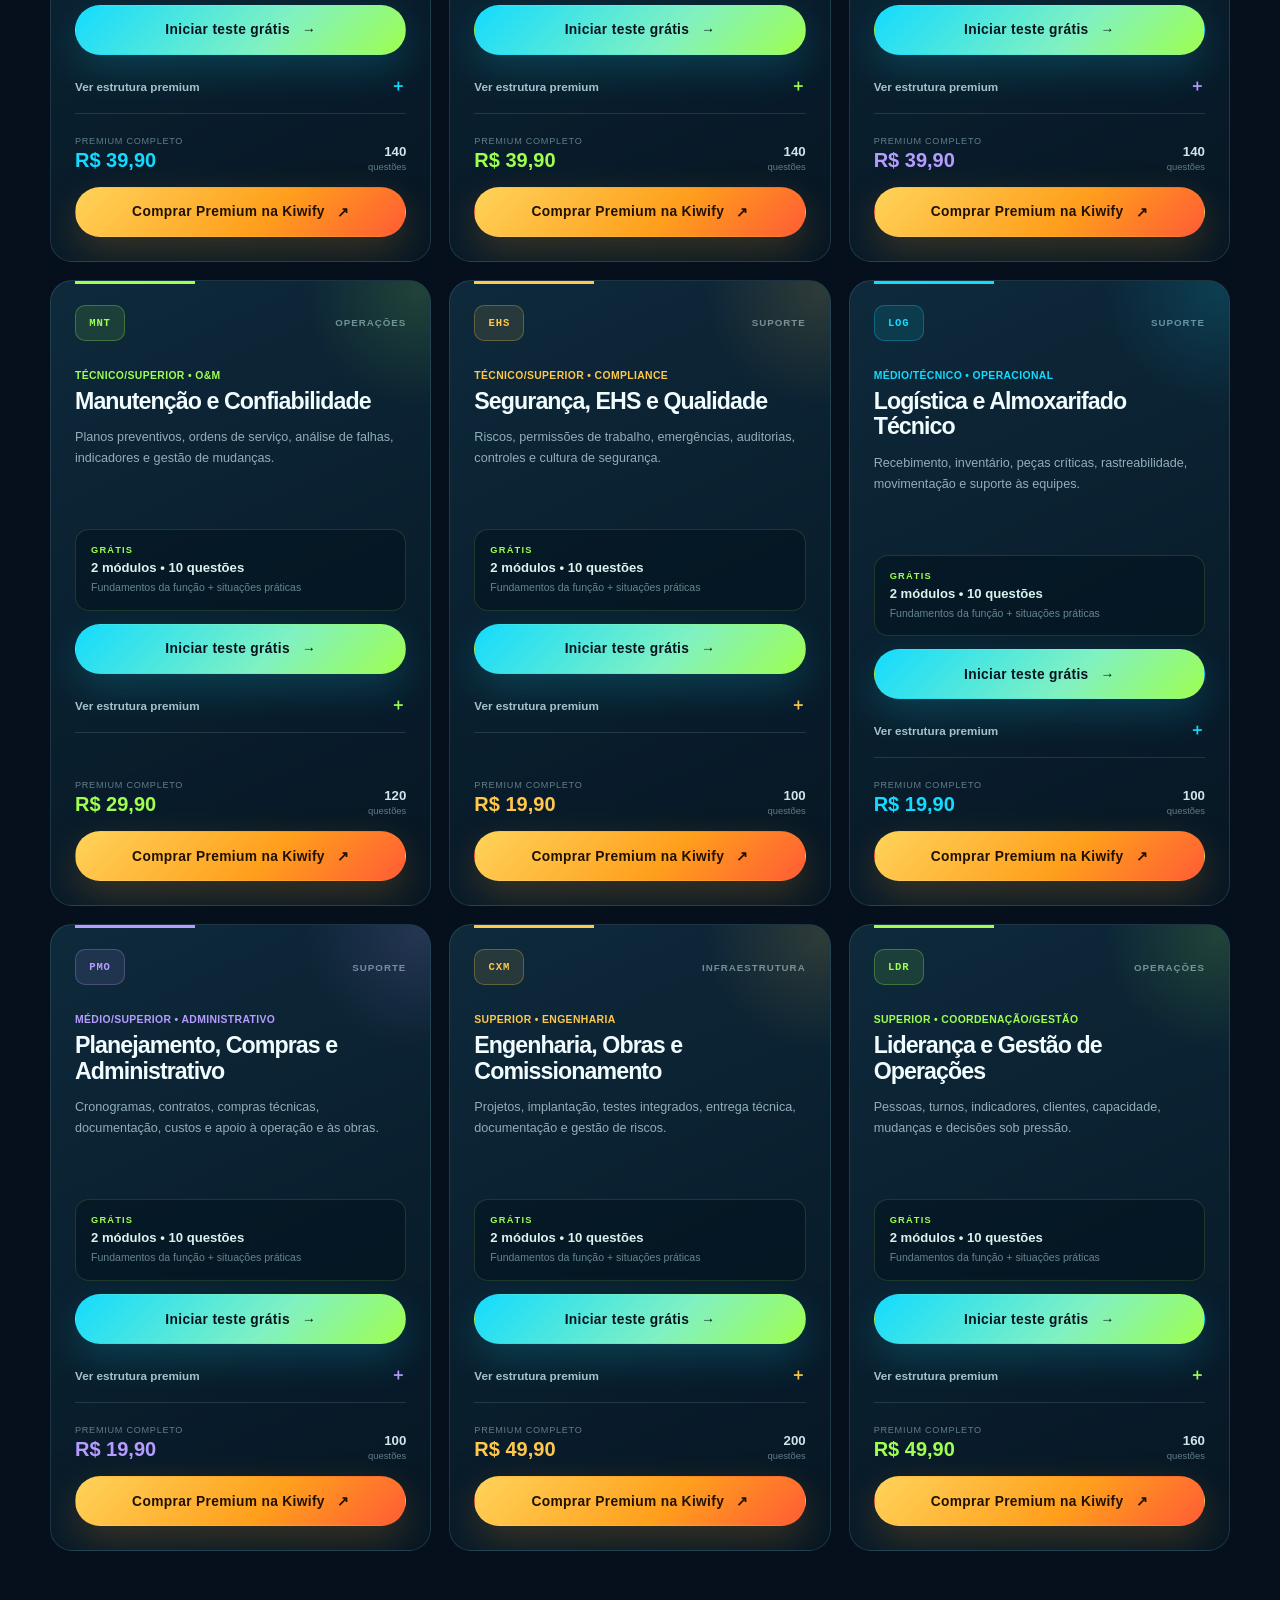
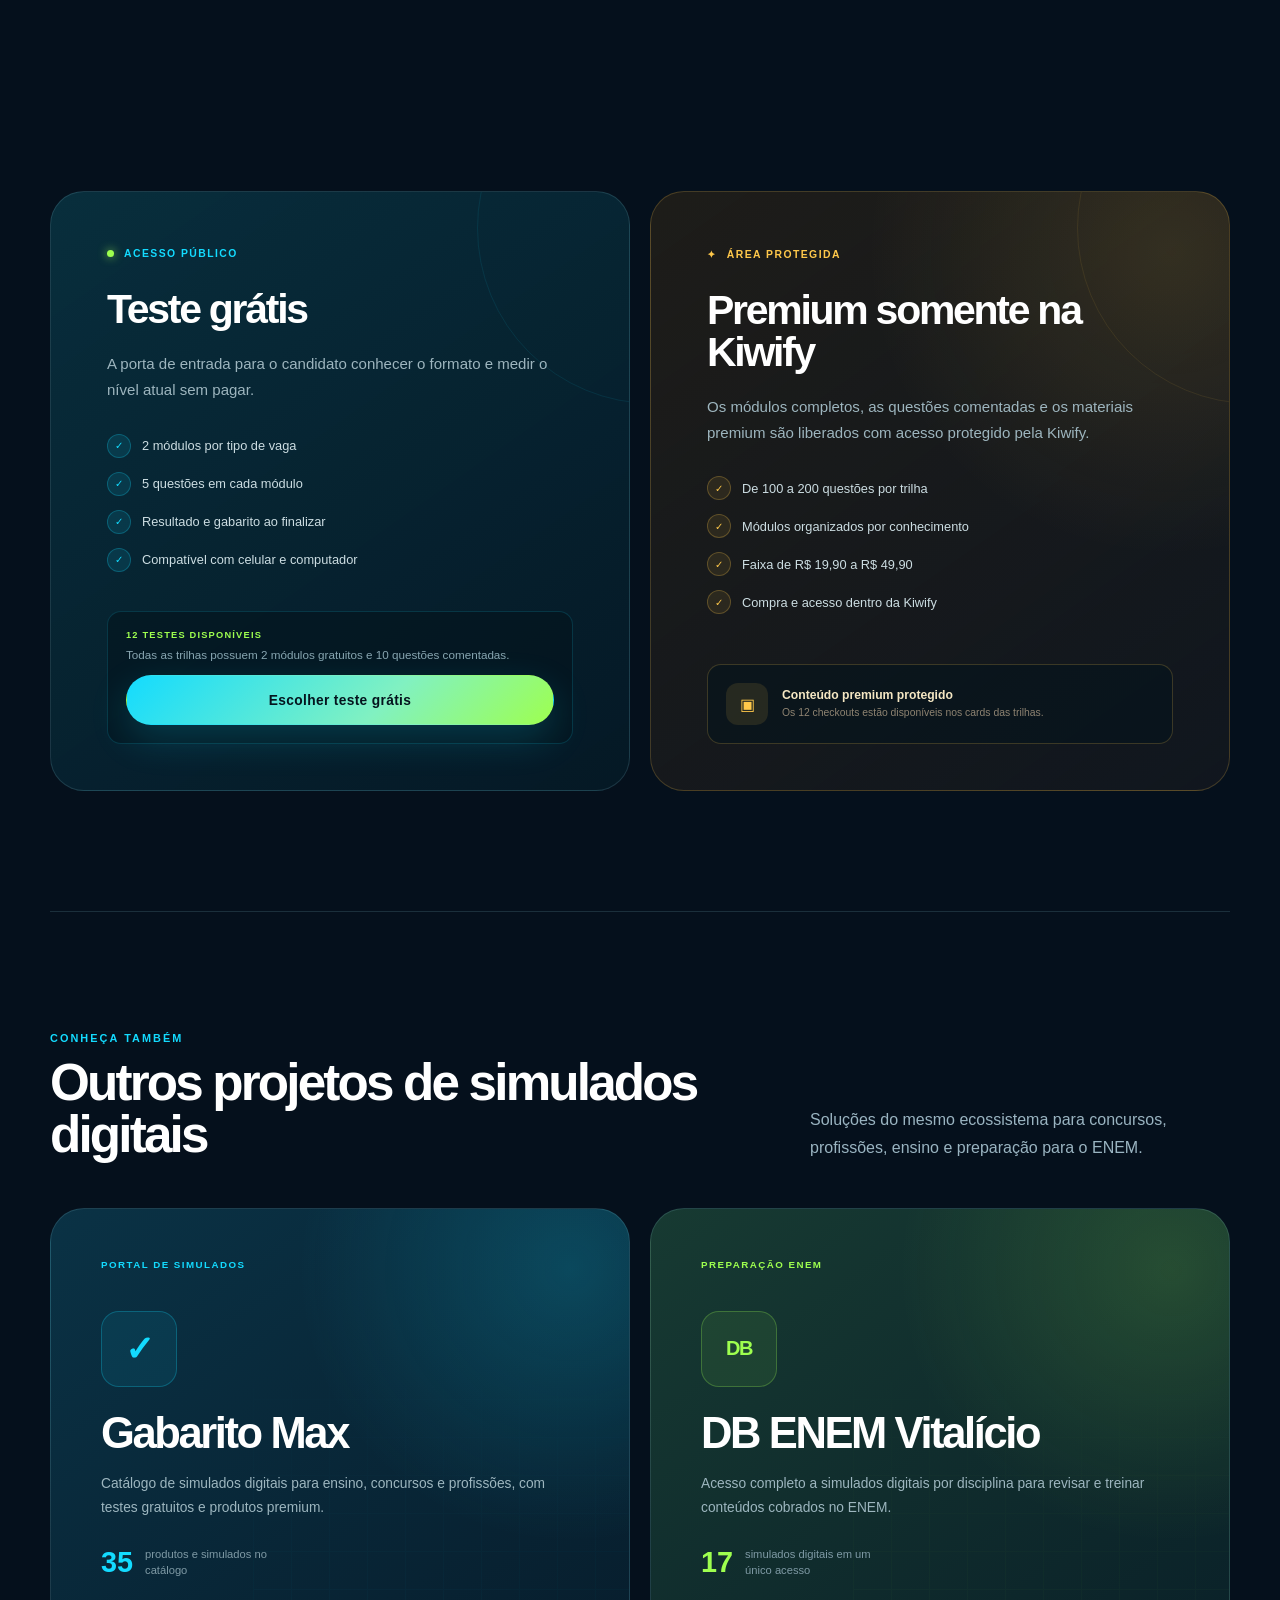
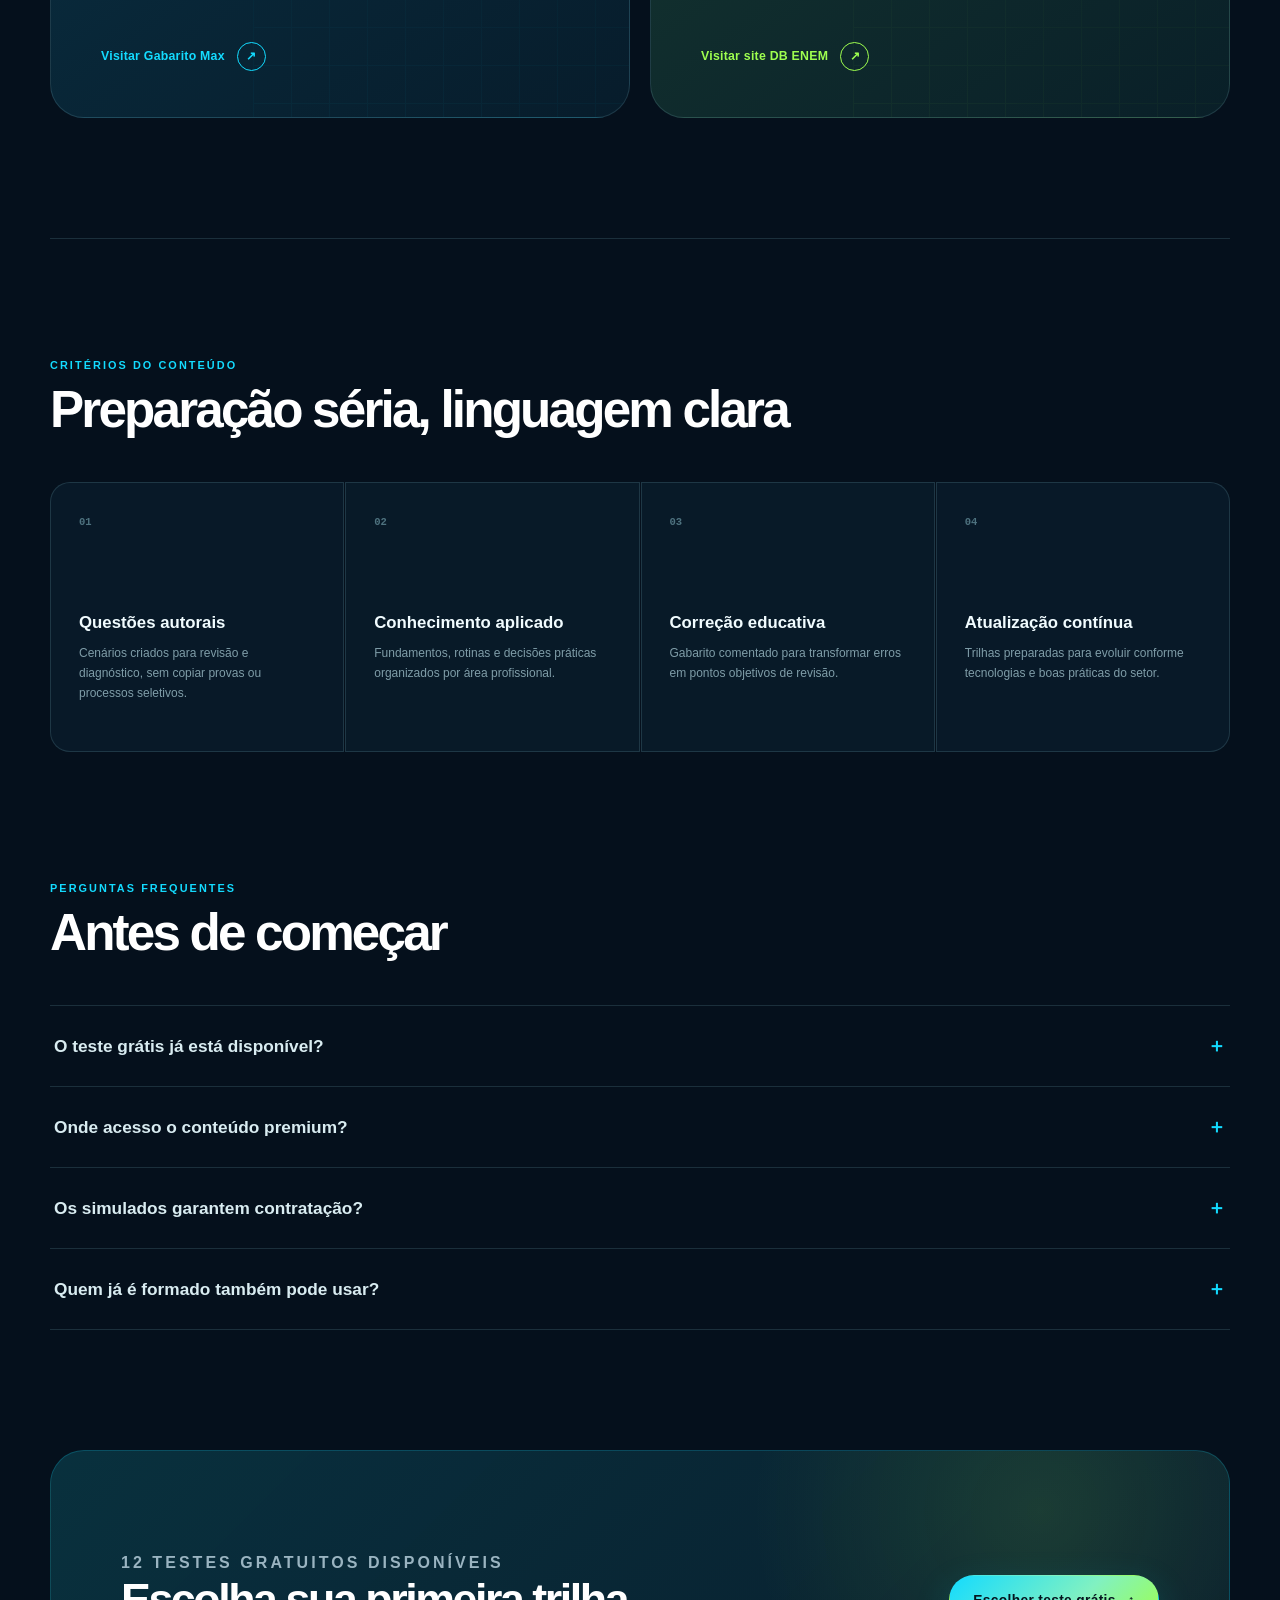
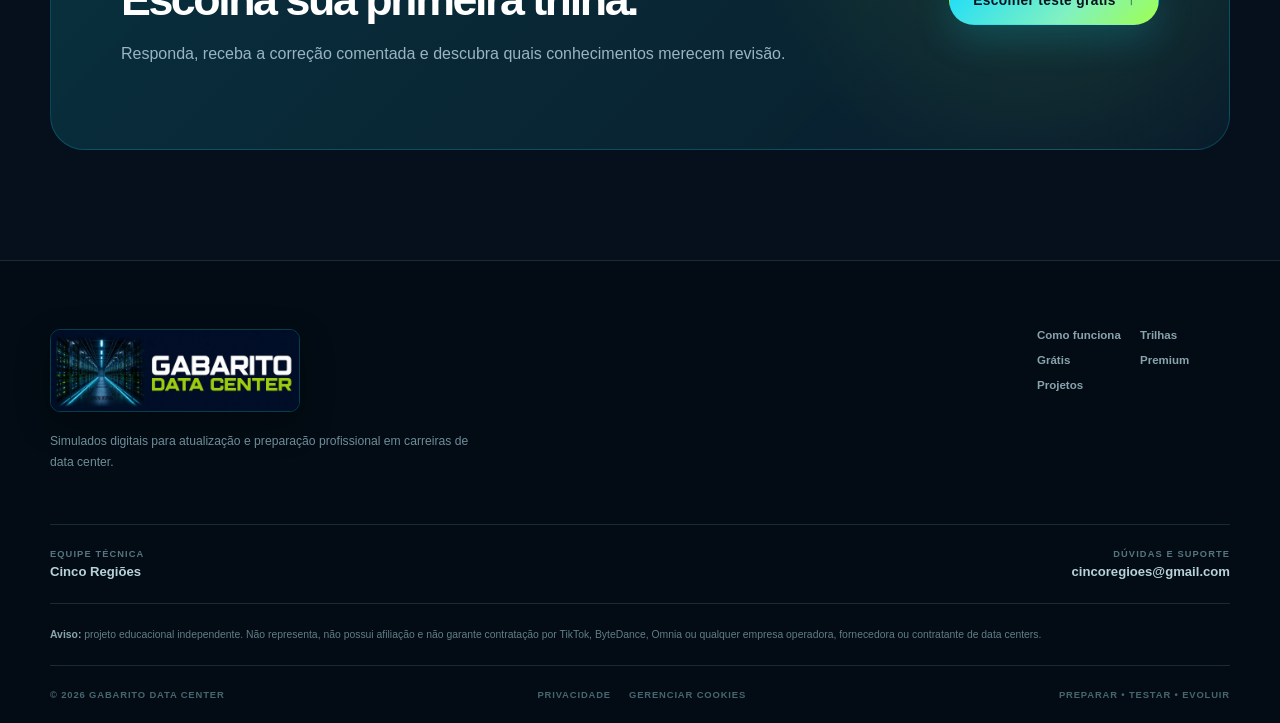
==== commit f4fbb996: "Add files via upload" ====
--- a/index.html
+++ b/index.html
@@ -6,11 +6,33 @@
     <meta name="theme-color" content="#05101c" />
     <meta
       name="description"
-      content="Simulados digitais gratuitos e premium para preparação e atualização profissional em carreiras de data center."
+      content="Prepare-se para carreiras em data center com 12 testes gratuitos e simulados premium por área profissional."
     />
+    <meta name="robots" content="index, follow, max-image-preview:large" />
+    <link rel="canonical" href="https://cincoregioes-star.github.io/gabarito-data-center-testes-gratis/" />
+
+    <meta property="og:locale" content="pt_BR" />
+    <meta property="og:type" content="website" />
+    <meta property="og:site_name" content="Gabarito Data Center" />
+    <meta property="og:title" content="Gabarito Data Center | Simulados para carreiras em data center" />
+    <meta property="og:description" content="Faça 12 testes gratuitos e encontre o simulado premium ideal para sua área profissional em data center." />
+    <meta property="og:url" content="https://cincoregioes-star.github.io/gabarito-data-center-testes-gratis/" />
+    <meta property="og:image" content="https://cincoregioes-star.github.io/gabarito-data-center-testes-gratis/assets/compartilhamento-gabarito-data-center.png" />
+    <meta property="og:image:secure_url" content="https://cincoregioes-star.github.io/gabarito-data-center-testes-gratis/assets/compartilhamento-gabarito-data-center.png" />
+    <meta property="og:image:type" content="image/png" />
+    <meta property="og:image:width" content="1731" />
+    <meta property="og:image:height" content="909" />
+    <meta property="og:image:alt" content="Gabarito Data Center — 12 testes grátis e simulados premium na Kiwify" />
+
+    <meta name="twitter:card" content="summary_large_image" />
+    <meta name="twitter:title" content="Gabarito Data Center | Simulados para carreiras em data center" />
+    <meta name="twitter:description" content="Faça 12 testes gratuitos e encontre o simulado premium ideal para sua área profissional em data center." />
+    <meta name="twitter:image" content="https://cincoregioes-star.github.io/gabarito-data-center-testes-gratis/assets/compartilhamento-gabarito-data-center.png" />
+    <meta name="twitter:image:alt" content="Gabarito Data Center — 12 testes grátis e simulados premium na Kiwify" />
     <title>Gabarito Data Center | Simulados para carreiras de data center</title>
     <link rel="icon" href="assets/favicon.svg" type="image/svg+xml" />
     <link rel="stylesheet" href="style.css" />
+    <script src="meta-pixel.js" defer></script>
     <script src="script.js" defer></script>
   </head>
   <body>
@@ -113,7 +135,7 @@
         <div class="section-heading">
           <p class="kicker">Catálogo 2026</p>
           <h2>Uma trilha para cada grupo de vagas</h2>
-          <p>Escolha entre 12 testes gratuitos já disponíveis. Cada trilha também apresenta a estrutura do conteúdo premium preparado para a Kiwify.</p>
+          <p>Escolha entre 12 testes gratuitos já disponíveis. Cada trilha também apresenta o conteúdo premium disponível para compra segura na Kiwify.</p>
         </div>
 
         <div class="catalog-toolbar">
@@ -140,7 +162,7 @@
         <div class="access-grid">
           <article class="access-card access-card--free">
             <div class="access-card__eyebrow"><span class="status-dot"></span> ACESSO PÚBLICO</div>
-            <h2>Teste grátis no GitHub</h2>
+            <h2>Teste grátis</h2>
             <p class="access-card__lead">A porta de entrada para o candidato conhecer o formato e medir o nível atual sem pagar.</p>
             <ul class="check-list">
               <li><span>✓</span> 2 módulos por tipo de vaga</li>
@@ -154,14 +176,14 @@
           <article class="access-card access-card--premium" id="premium">
             <div class="access-card__eyebrow"><span class="premium-spark" aria-hidden="true">✦</span> ÁREA PROTEGIDA</div>
             <h2>Premium somente na Kiwify</h2>
-            <p class="access-card__lead">Os módulos completos, questões comentadas e materiais premium não serão enviados ao GitHub.</p>
+            <p class="access-card__lead">Os módulos completos, as questões comentadas e os materiais premium são liberados com acesso protegido pela Kiwify.</p>
             <ul class="check-list check-list--gold">
               <li><span>✓</span> De 100 a 200 questões por trilha</li>
               <li><span>✓</span> Módulos organizados por conhecimento</li>
               <li><span>✓</span> Faixa de R$ 19,90 a R$ 49,90</li>
               <li><span>✓</span> Compra e acesso dentro da Kiwify</li>
             </ul>
-            <div class="kiwify-lock"><span class="lock-icon" aria-hidden="true">▣</span><div><strong>Conteúdo premium protegido</strong><small>Links de compra serão adicionados no lançamento.</small></div></div>
+            <div class="kiwify-lock"><span class="lock-icon" aria-hidden="true">▣</span><div><strong>Conteúdo premium protegido</strong><small>Os 12 checkouts estão disponíveis nos cards das trilhas.</small></div></div>
           </article>
         </div>
       </section>
@@ -205,7 +227,7 @@
         <div class="section-heading"><p class="kicker">Perguntas frequentes</p><h2>Antes de começar</h2></div>
         <div class="faq-list">
           <details><summary>O teste grátis já está disponível?<span>＋</span></summary><p>Sim. As 12 trilhas já estão disponíveis, cada uma com 2 módulos e 10 questões comentadas.</p></details>
-          <details><summary>O conteúdo premium ficará no GitHub?<span>＋</span></summary><p>Não. No GitHub ficarão somente o portal público e os testes gratuitos. O premium será vendido e acessado exclusivamente pela Kiwify.</p></details>
+          <details><summary>Onde acesso o conteúdo premium?<span>＋</span></summary><p>Após a compra, o conteúdo premium é acessado exclusivamente pela Kiwify.</p></details>
           <details><summary>Os simulados garantem contratação?<span>＋</span></summary><p>Não. Eles ajudam a revisar conhecimentos e identificar pontos de estudo, mas não substituem formação, certificações, experiência ou etapas oficiais de seleção.</p></details>
           <details><summary>Quem já é formado também pode usar?<span>＋</span></summary><p>Sim. O projeto foi pensado tanto para iniciantes quanto para profissionais que concluíram a formação há mais tempo e desejam atualizar conhecimentos.</p></details>
         </div>
@@ -223,8 +245,24 @@
         </div>
         <div class="footer-contact section-shell"><div><span>Equipe técnica</span><strong>Cinco Regiões</strong></div><a href="mailto:cincoregioes@gmail.com"><span>Dúvidas e suporte</span><strong>cincoregioes@gmail.com</strong></a></div>
         <div class="disclaimer section-shell"><p><strong>Aviso:</strong> projeto educacional independente. Não representa, não possui afiliação e não garante contratação por TikTok, ByteDance, Omnia ou qualquer empresa operadora, fornecedora ou contratante de data centers.</p></div>
-        <div class="site-footer__bottom section-shell"><span>© 2026 Gabarito Data Center</span><span>Preparar • testar • evoluir</span></div>
+        <div class="site-footer__bottom section-shell">
+          <span>© 2026 Gabarito Data Center</span>
+          <span class="footer-legal-links"><a href="privacidade.html">Privacidade</a><button type="button" id="manage-cookies">Gerenciar cookies</button></span>
+          <span>Preparar • testar • evoluir</span>
+        </div>
       </footer>
     </main>
+
+    <aside class="cookie-banner" id="cookie-banner" aria-labelledby="cookie-title" hidden>
+      <div class="cookie-banner__copy">
+        <strong id="cookie-title">Privacidade e medição</strong>
+        <p>Usamos cookies opcionais da Meta para medir visitas e melhorar campanhas. O site e os testes gratuitos funcionam mesmo se você recusar.</p>
+        <a href="privacidade.html">Consultar política de privacidade</a>
+      </div>
+      <div class="cookie-banner__actions">
+        <button class="button button--outline" type="button" id="reject-cookies">Recusar</button>
+        <button class="button button--primary" type="button" id="accept-cookies">Aceitar medição</button>
+      </div>
+    </aside>
   </body>
 </html>
--- a/style.css
+++ b/style.css
@@ -1634,6 +1634,160 @@
   text-transform: uppercase;
 }
 
+.footer-legal-links {
+  align-items: center;
+  display: flex;
+  gap: 18px;
+}
+
+.footer-legal-links a,
+.footer-legal-links button {
+  background: transparent;
+  border: 0;
+  color: inherit;
+  cursor: pointer;
+  font: inherit;
+  letter-spacing: inherit;
+  padding: 0;
+  text-transform: inherit;
+}
+
+.footer-legal-links a:hover,
+.footer-legal-links a:focus-visible,
+.footer-legal-links button:hover,
+.footer-legal-links button:focus-visible {
+  color: var(--cyan);
+}
+
+.cookie-banner {
+  align-items: center;
+  backdrop-filter: blur(18px);
+  background: rgba(4, 17, 28, 0.96);
+  border: 1px solid rgba(19, 219, 255, 0.3);
+  border-radius: 22px;
+  bottom: 18px;
+  box-shadow: 0 24px 80px rgba(0, 0, 0, 0.55);
+  display: flex;
+  gap: 30px;
+  justify-content: space-between;
+  left: 50%;
+  max-width: 1080px;
+  padding: 22px;
+  position: fixed;
+  transform: translateX(-50%);
+  width: min(calc(100% - 36px), 1080px);
+  z-index: 1000;
+}
+
+.cookie-banner[hidden] {
+  display: none;
+}
+
+.cookie-banner__copy {
+  max-width: 650px;
+}
+
+.cookie-banner__copy strong {
+  color: var(--white);
+  display: block;
+  font-size: 0.95rem;
+  margin-bottom: 7px;
+}
+
+.cookie-banner__copy p {
+  color: #91acb7;
+  font-size: 0.76rem;
+  line-height: 1.55;
+  margin: 0 0 7px;
+}
+
+.cookie-banner__copy a {
+  color: var(--cyan-soft);
+  font-size: 0.69rem;
+  font-weight: 800;
+}
+
+.cookie-banner__actions {
+  display: flex;
+  flex: 0 0 auto;
+  gap: 10px;
+}
+
+.cookie-banner__actions .button {
+  min-height: 43px;
+  padding-inline: 18px;
+}
+
+.legal-page {
+  min-height: 100vh;
+}
+
+.legal-header {
+  align-items: center;
+  border-bottom: 1px solid var(--line);
+  display: flex;
+  justify-content: space-between;
+  padding-block: 22px;
+}
+
+.legal-header .brand-mark--compact {
+  width: 220px;
+}
+
+.legal-content {
+  padding-block: 75px 110px;
+}
+
+.legal-content h1 {
+  font-size: clamp(2.3rem, 6vw, 5rem);
+  letter-spacing: -0.055em;
+  line-height: 0.98;
+  margin: 0 0 24px;
+}
+
+.legal-content > p {
+  color: var(--muted);
+  line-height: 1.75;
+  max-width: 820px;
+}
+
+.legal-grid {
+  display: grid;
+  gap: 16px;
+  grid-template-columns: repeat(2, minmax(0, 1fr));
+  margin-top: 48px;
+}
+
+.legal-card {
+  background: linear-gradient(155deg, rgba(17, 48, 67, 0.8), rgba(7, 23, 36, 0.92));
+  border: 1px solid var(--line);
+  border-radius: 20px;
+  padding: 28px;
+}
+
+.legal-card h2 {
+  color: var(--cyan-soft);
+  font-size: 1.05rem;
+  margin: 0 0 12px;
+}
+
+.legal-card p,
+.legal-card li {
+  color: #8ca8b4;
+  font-size: 0.78rem;
+  line-height: 1.75;
+}
+
+.legal-card ul {
+  margin: 0;
+  padding-left: 19px;
+}
+
+.legal-card a {
+  color: var(--lime);
+  font-weight: 800;
+}
+
 @keyframes pulse {
   0%, 100% { opacity: 0.45; transform: scale(0.9); }
   50% { opacity: 1; transform: scale(1.15); }
@@ -1914,6 +2068,49 @@
     flex-direction: column;
     gap: 8px;
   }
+
+  .footer-legal-links {
+    flex-wrap: wrap;
+  }
+
+  .cookie-banner {
+    align-items: stretch;
+    bottom: 10px;
+    flex-direction: column;
+    gap: 16px;
+    padding: 18px;
+    width: calc(100% - 20px);
+  }
+
+  .cookie-banner__actions {
+    display: grid;
+    grid-template-columns: 1fr 1fr;
+  }
+
+  .cookie-banner__actions .button {
+    padding-inline: 12px;
+  }
+
+  .legal-header {
+    gap: 18px;
+  }
+
+  .legal-header .brand-mark--compact {
+    width: 180px;
+  }
+
+  .legal-header .button {
+    min-height: 42px;
+    padding-inline: 15px;
+  }
+
+  .legal-content {
+    padding-block: 55px 80px;
+  }
+
+  .legal-grid {
+    grid-template-columns: 1fr;
+  }
 }
 
 @media (prefers-reduced-motion: reduce) {
